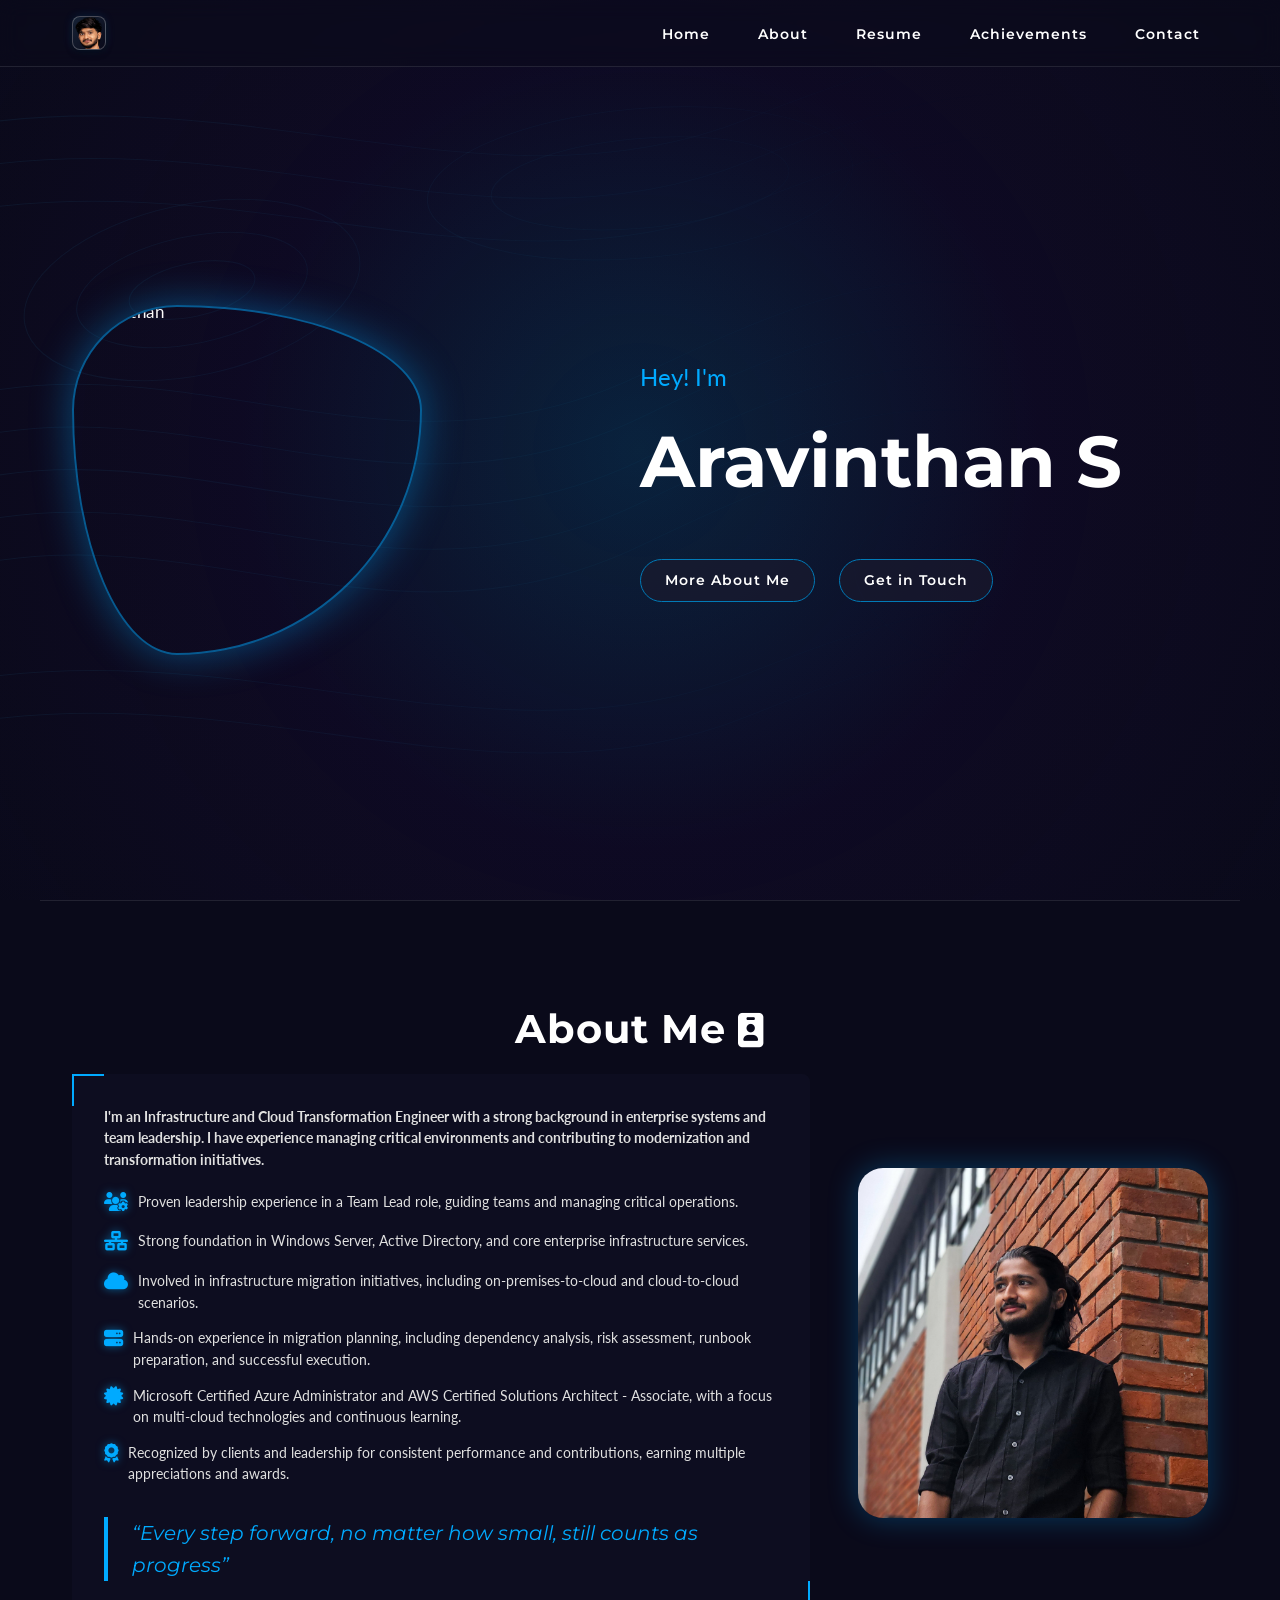
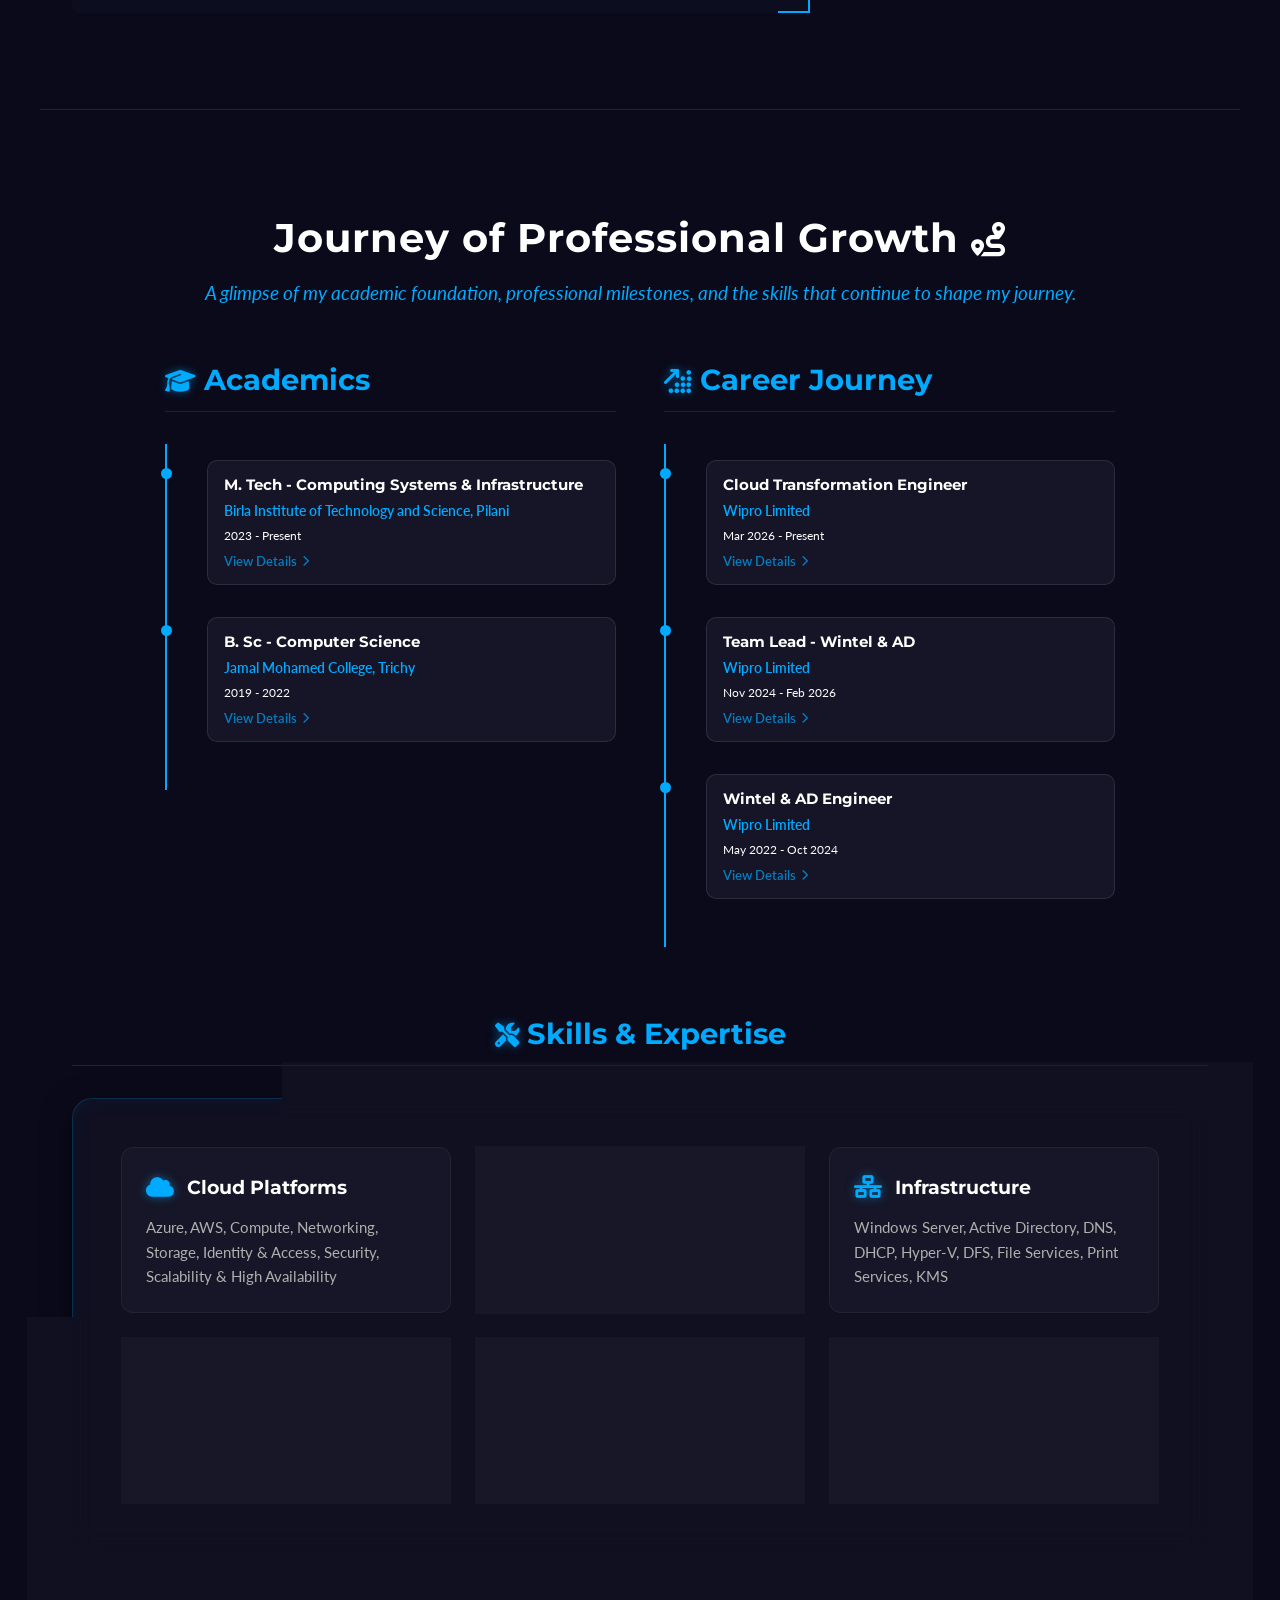
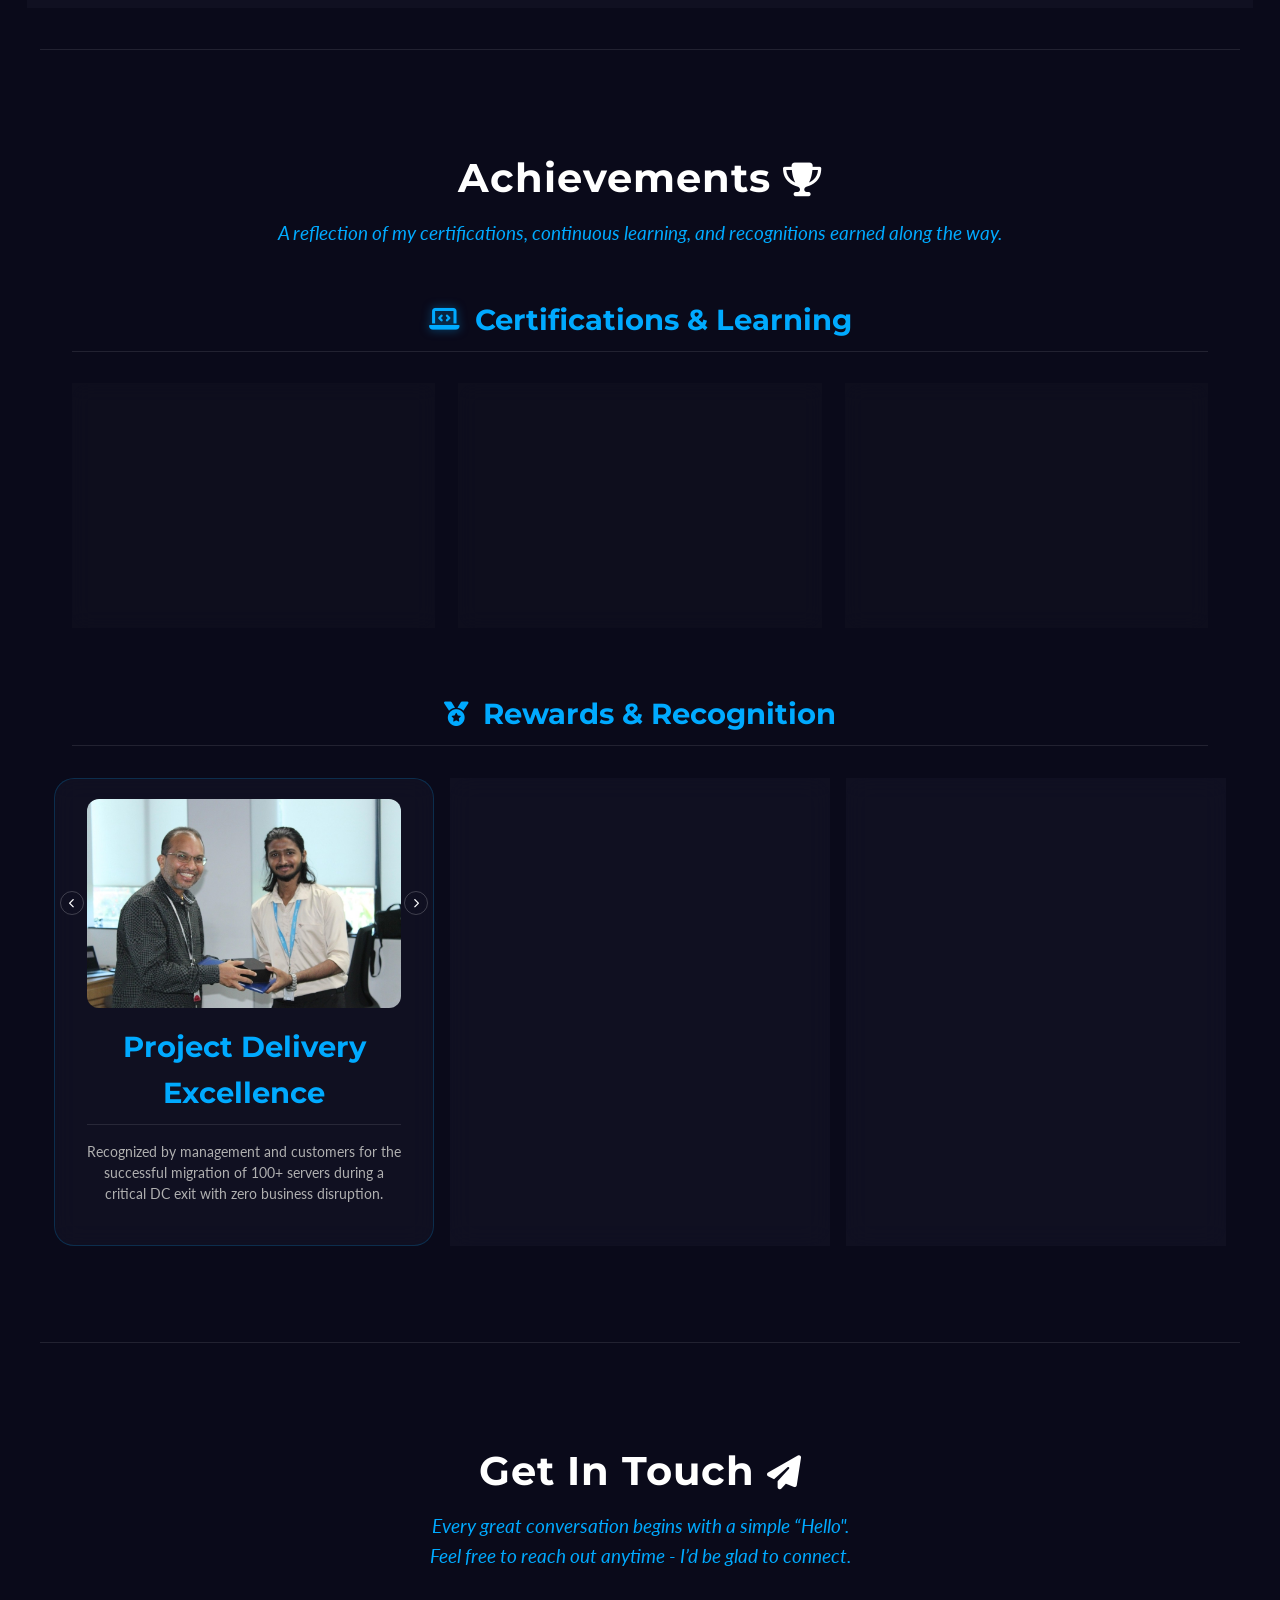
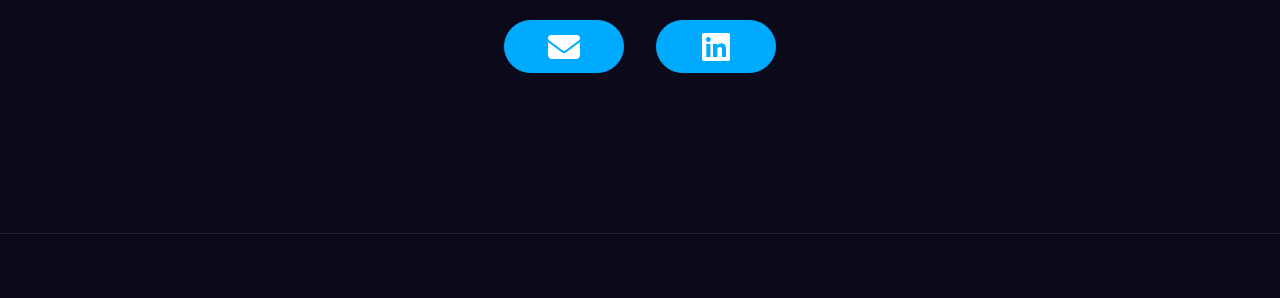
==== index.html @ 615629fc "Add files via upload" ====
<!DOCTYPE html>
<html lang="en">
<head>
    <meta charset="UTF-8">
    <meta name="viewport" content="width=device-width, initial-scale=1.0">
    <title>Aravinthan Portfolio</title>
    
    <link rel="stylesheet" href="style.css">
    
    <link rel="preconnect" href="https://fonts.googleapis.com">
    <link rel="preconnect" href="https://fonts.gstatic.com" crossorigin>
    <link href="https://fonts.googleapis.com/css2?family=Montserrat:wght@600;700&family=Lato:wght@400;700&display=swap" rel="stylesheet">
    
    <link rel="stylesheet" href="https://cdnjs.cloudflare.com/ajax/libs/font-awesome/6.5.2/css/all.min.css">

    <link href="https://unpkg.com/aos@2.3.1/dist/aos.css" rel="stylesheet">

    <link rel="icon" type="image/png" href="images/fav-icon.png?v=3">

</head>
<body>

    <div id="interactive-bg"></div>

    <header data-aos="flip-down">
        <nav>
            <div class="container">
                <a href="#home" class="nav-logo" data-aos="zoom-in" data-aos-delay="300">
                <img src="images/Home-logo.png" alt="Aravinthan logo">
                </a>
                
                <ul class="nav-links">
                    <li><a href="#home">Home</a></li>
                    <li><a href="#about">About</a></li>
                    <li><a href="#resume">Resume</a></li>
                    <li><a href="#achievements">Achievements</a></li>
                    <li><a href="#contact">Contact</a></li>
                </ul>
                
                <div id="menu-toggle" class="menu-toggle">
                    <i class="fas fa-bars"></i>
                </div>
            </div>
        </nav>
    </header>

    <main>
        
        <section id="home" class="hero" data-aos="fade-up">
            <div class="hero-content container">
                
                <div class="hero-image">
                    <img src="images/home-photo.jpg" alt="Aravinthan">
                </div>
                
                <div class="hero-text-content">
                    <p class="hero-greeting">Hey! I'm</p>
                    <h1 class="hero-title">Aravinthan S</h1>
                    
                    <p class="hero-subtitle">
                     <span class="typed" data-typed-items="I'm a Cloud Transformation Engineer.,I'm a Former Team Lead - Wintel and AD.,I'm an AI Explorer.,I'm a Windows and Infrastructure Specialist."></span></span>
                    </p>
                
                    <div class="hero-buttons">
                        <a href="#about" class="cta-button">More About Me</a>
                        <a href="#contact" class="cta-button">Get in Touch</a>
                    </div>
                </div>

            </div>
        </section>

        <hr class="section-divider">

<section id="about" class="content-section">
    <div class="container">
        <h2 data-aos="zoom-in-up">About Me <i class="fas fa-id-badge"></i></h2>
        <div class="about-content">
            <div class="about-text" data-aos="fade-left">
                <p><strong>I'm an Infrastructure and Cloud Transformation Engineer with a strong background in enterprise systems and team leadership. I have experience managing critical environments and contributing to modernization and transformation initiatives.</strong></p>
                
                <p><span class="para-icon"><i class="fas fa-users-cog"></i></span> Proven leadership experience in a Team Lead role, guiding teams and managing critical operations.</p>
                
                <p><span class="para-icon"><i class="fas fa-network-wired"></i></span> Strong foundation in Windows Server, Active Directory, and core enterprise infrastructure services.</p>
                
                <p><span class="para-icon"><i class="fas fa-cloud"></i></span> Involved in infrastructure migration initiatives, including on-premises-to-cloud and cloud-to-cloud scenarios.</p>
                
                <p><span class="para-icon"><i class="fas fa-server"></i></span> Hands-on experience in migration planning, including dependency analysis, risk assessment, runbook preparation, and successful execution.</p>
                
                <p><span class="para-icon"><i class="fas fa-certificate"></i></span> Microsoft Certified Azure Administrator and AWS Certified Solutions Architect - Associate, with a focus on multi-cloud technologies and continuous learning.</p>
                
                <p><span class="para-icon"><i class="fas fa-award"></i></span> Recognized by clients and leadership for consistent performance and contributions, earning multiple appreciations and awards.</p>
                
                <blockquote>“Every step forward, no matter how small, still counts as progress”</blockquote>
            </div>
            <div class="about-image" data-aos="fade-right">
                <div class="img-wrapper">
                    <img src="images/About-photo.jpg" alt="Aravinthan">
                </div>
            </div>
        </div>
    </div>
</section>
        
        <hr class="section-divider">

<section id="resume" class="content-section" data-aos="zoom-in-up">
    <div class="container">
        <h2 data-aos="fade-up">Journey of Professional Growth <i class="fas fa-route"></i></h2>
        <p class="section-subtitle" data-aos="fade-down" data-aos-delay="100">
            A glimpse of my academic foundation, professional milestones, and the skills that continue to shape my journey.
        </p>

<div class="timeline-container">

            <div class="timeline-column">
                <h3 data-aos="fade-right"><i class="fas fa-graduation-cap"></i> Academics</h3>

                <div class="timeline">
                    <div class="timeline-item" data-aos="fade-right" data-aos-delay="100">
                        <div class="timeline-dot"></div>
                        <div class="timeline-card">
                            <h4 class="timeline-title">M. Tech - Computing Systems & Infrastructure</h4>
                            <p>Birla Institute of Technology and Science, Pilani</p>
                            <p class="timeline-date">2023 - Present</p>

                            <span class="read-more-btn">View Details <i class="fas fa-chevron-right"></i></span>

                           <div class="timeline-summary-hidden" style="display:none;">
                                <ul>
                                    <li>Pursuing a work-integrated programme focused on computing infrastructure, cloud technologies, and distributed systems.</li>
                                    <li>Gaining exposure to areas such as data center operations, network architecture, and infrastructure management aligned with enterprise environments.</li>
                                    <li>Learning concepts around system performance, reliability, and scalability through case studies, assignments, and practical labs.</li>
                                    <li>Working on applying these concepts to real-world infrastructure scenarios as part of ongoing coursework and project work.</li>
                                </ul>
                            </div> 
                        </div>
                    </div>
                    
                    <div class="timeline-item" data-aos="fade-right" data-aos-delay="200">
                        <div class="timeline-dot"></div>
                        <div class="timeline-card">
                            <h4 class="timeline-title">B. Sc - Computer Science</h4>
                            <p>Jamal Mohamed College, Trichy</p>
                            <p class="timeline-date">2019 - 2022</p>

                            <span class="read-more-btn">View Details <i class="fas fa-chevron-right"></i></span>

                            <div class="timeline-summary-hidden" style="display:none;">
                                <ul>
                                    <li>Completed undergraduate studies covering core computer science subjects including programming, operating systems, and computer networks.</li>
                                    <li>Built a strong foundation in system-level concepts, problem solving, and basic software development practices.</li>
                                    <li>Gained understanding of database management, networking fundamentals, and application development through academic coursework.</li>
                                    <li>Developed interest in infrastructure and system administration, which led to a career in Windows Server, Active Directory, and cloud technologies.</li>
                                </ul>
                            </div>
                        </div>
                    </div>
                </div>
            </div>

            <div class="timeline-column">
                <h3 data-aos="fade-left"><i class="fas fa-arrow-up-right-dots"></i> Career Journey</h3>

                <div class="timeline">
                    <div class="timeline-item" data-aos="fade-left" data-aos-delay="100">
                        <div class="timeline-dot"></div>
                        <div class="timeline-card">
                            <h4 class="timeline-title">Cloud Transformation Engineer</h4>
                            <p>Wipro Limited</p>
                            <p class="timeline-date">Mar 2026 - Present</p>

                            <span class="read-more-btn">View Details <i class="fas fa-chevron-right"></i></span>

                            <div class="timeline-summary-hidden" style="display:none;">
                                <ul>
                                    <li>Working on cloud transformation initiatives, supporting on-premises-to-cloud and cloud-to-cloud migration scenarios across Azure and AWS environments.</li>
                                    <li>Supporting migration strategies including re-platforming, lift-and-shift, and re-architecture aligned with application and infrastructure requirements.</li>
                                    <li>Preparing high-level migration approaches, detailed runbooks, and test plans to ensure structured and reliable execution of migration activities.</li>
                                    <li>Analyzing application and server dependencies, along with risk assessments, to support migration planning and minimize risks during transition.</li>
                                    <li>Collaborating with cross-functional teams to ensure smooth transition of services with minimal or no business disruption.</li>
                                </ul>
                            </div>
                        </div>
                    </div>

                    <div class="timeline-item" data-aos="fade-left" data-aos-delay="200">
                        <div class="timeline-dot"></div>
                        <div class="timeline-card">
                            <h4 class="timeline-title">Team Lead - Wintel & AD</h4>
                            <p>Wipro Limited</p>
                            <p class="timeline-date">Nov 2024 - Feb 2026</p>

                            <span class="read-more-btn">View Details <i class="fas fa-chevron-right"></i></span>

                            <div class="timeline-summary-hidden" style="display:none;">
                                <ul>
                                    <li>Led a team of 10 members managing enterprise Active Directory, DNS, Windows Servers, DFS, DHCP, and print services.</li>
                                    <li>Oversaw BAU operations, major incidents, problem management and change management, guiding the team to ensure high availability and operational efficiency.</li>
                                    <li>Drove Continuous Service Improvement (CSI) initiatives, including automation efforts and development of Disaster Recovery (DR) procedures to improve operational resilience and efficiency.</li>
                                    <li>Collaborated with customers and cross-functional teams, proactively communicating service status, risks, and roadmap updates to leadership through regular reviews and MSR.</li>
                                    <li>Played a key role in migrating 100+ on-prem servers (data center exit) to Azure and branch office environments without business disruption.</li>
                                    <li>Contributed to Branch Office Server hardware refresh by rebuilding VMs on new infrastructure and consolidating domain controllers, DFS, and print services, improving performance and manageability.</li>
                                </ul>
                            </div>
                        </div>
                    </div>

                    <div class="timeline-item" data-aos="fade-left" data-aos-delay="300" data-aos-offset="0">
                        <div class="timeline-dot"></div>
                        <div class="timeline-card">
                            <h4 class="timeline-title">Wintel & AD Engineer</h4>
                            <p>Wipro Limited</p>
                            <p class="timeline-date">May 2022 - Oct 2024</p>

                            <span class="read-more-btn">View Details <i class="fas fa-chevron-right"></i></span>

                            <div class="timeline-summary-hidden" style="display:none;">
                                <ul>
                                    <li>Administered Windows Server infrastructure, Active Directory, DFS, and print services, ensuring stable and reliable operations across enterprise environments.</li>
                                    <li>Managed Active Directory users, privileged accounts, security groups, and access permissions, along with DFS shares and file-level permissions.</li>
                                    <li>Performed monitoring, troubleshooting, and maintenance activities to ensure system availability, performance, and security.</li>
                                    <li>Handled incidents, service requests, and change activities, documenting resolutions in ServiceNow while maintaining SLA compliance.</li>
                                    <li>Played a key role in OS upgrade projects, upgrading 30+ physical servers and 150+ virtual machines from Windows Server 2012 R2 to 2016/2019 with minimal downtime.</li>
                                </ul>
                            </div>
                        </div>
                    </div>
                </div>
            </div>
        </div>

        <div class="skills-wrapper">
            <h3 class="skills-title" data-aos="fade-up"><i class="fas fa-tools"></i> Skills & Expertise</h3>
            
            <div class="skills-container">
                <div class="skills-grid">
                    <div class="skill-card" data-aos="fade-down" data-aos-delay="100">
                        <h3><i class="fas fa-cloud"></i> Cloud Platforms</h3>
                        <p>Azure, AWS, Compute, Networking, Storage, Identity & Access, Security, Scalability & High Availability</p>
                    </div>

                    <div class="skill-card" data-aos="fade-down" data-aos-delay="150">
                        <h3><i class="fas fa-cloud-arrow-up"></i> Migration</h3>
                        <p>Azure Migrate, Server Modernization, Workload Assessment, Migration Planning, Cutover & Rollback</p>
                    </div>

                    <div class="skill-card" data-aos="fade-down" data-aos-delay="200">
                        <h3><i class="fas fa-network-wired"></i> Infrastructure</h3>
                        <p>Windows Server, Active Directory, DNS, DHCP, Hyper-V, DFS, File Services, Print Services, KMS</p>
                    </div>

                    <div class="skill-card" data-aos="fade-down" data-aos-delay="300">
                        <h3><i class="fas fa-bolt"></i> Core Strengths</h3>
                        <p>Team Leadership, Problem Solving, Rapid Learning, Stakeholder Collaboration, Ownership & Accountability</p>
                    </div>

                    <div class="skill-card" data-aos="fade-down" data-aos-delay="350">
                        <h3><i class="fas fa-shield-halved"></i> Operations</h3>
                        <p>Incident & Change Management, Monitoring & Alerting, Service Reliability, Operational Excellence</p>
                    </div>
                    <div class="skill-card" data-aos="fade-down" data-aos-delay="400">
                        <h3><i class="fas fa-rotate"></i> Disaster Recovery</h3>
                        <p>DR Strategy, AD Recovery (RMAD), Backup & Restore, Failover Planning, Business Continuity</p>
</div>
                </div>
            </div>
        </div>
</section>

        <hr class="section-divider">

            <section id="achievements" class="content-section">
                <div class="container" style="text-align: center;">
                    <h2 data-aos="fade-up"></i>Achievements <i class="fas fa-trophy"></i></h2>
                    
                    <p class="section-subtitle" data-aos="fade-down" data-aos-delay="100">
                        A reflection of my certifications, continuous learning, and recognitions earned along the way.
                    </p>
                
                <h3 data-aos="fade-down"> <i class="fas fa-laptop-code"></i> Certifications & Learning</h3>
<div class="cert-grid">

    <div class="glass-cert-card azure" data-aos="fade-up" data-aos-delay="100">
        <div class="glow-orb"></div> 
        
        <div class="card-top">
            <img src="images/azure-az-104-badge.png" alt="AZ-104" class="small-badge-icon">
            <span class="status-badge">Active</span>
        </div>
        
        <div class="card-content">
            <span class="provider">MICROSOFT CERTIFIED:</span>
            <h4 class="cert-name">Azure Administrator - Associate</h4>
        </div>
        
        <div class="card-bottom">
            <span class="exam-code">AZ-104</span>
            <a href="https://learn.microsoft.com/api/credentials/share/en-in/Aravinthan-S-11/F1B76DC4FBE21656?sharingId=3D87F4F8EAC52B1F" target="_blank" class="view-cert-btn">View Certification <i class="fas fa-arrow-right"></i></a>
        </div>
    </div>

    <div class="glass-cert-card azure" data-aos="fade-up" data-aos-delay="200">
        <div class="glow-orb"></div>
        
        <div class="card-top">
            <img src="images/azure-az-900-badge.png" alt="AZ-900" class="small-badge-icon">
            <span class="status-badge">Active</span>
        </div>
        
        <div class="card-content">
            <span class="provider">MICROSOFT CERTIFIED:</span>
            <h4 class="cert-name">Azure Fundamentals</h4>
        </div>
        
        <div class="card-bottom">
            <span class="exam-code">AZ-900</span>
            <a href="https://learn.microsoft.com/api/credentials/share/en-in/Aravinthan-S-11/DA815617DCD2B305?sharingId=3D87F4F8EAC52B1F" target="_blank" class="view-cert-btn">View Certification <i class="fas fa-arrow-right"></i></a>
        </div>
    </div>

    <div class="glass-cert-card aws" data-aos="fade-up" data-aos-delay="300">
        <div class="glow-orb"></div>
        
        <div class="card-top">
            <img src="images/AWS-SAA-C03-badge.png" alt="SAA-C03" class="small-badge-icon">
            <span class="status-badge">Active</span>
        </div>
        
        <div class="card-content">
            <span class="provider">AWS CERTIFIED:</span>
            <h4 class="cert-name">Solutions Architect - Associate</h4>
        </div>
        
        <div class="card-bottom">
            <span class="exam-code">SAA-C03</span>
            <a href="https://www.credly.com/badges/e64eed99-7119-4fdf-8256-49229f21ddcf/public_url" target="_blank" class="view-cert-btn">View Certification <i class="fas fa-arrow-right"></i></a>
        </div>
    </div>

</div>

                <h3 data-aos="fade-up" style="margin-top: 4rem;"> <i class="fas fa-medal"></i> Rewards & Recognition</h3>

<div class="reward-grid">
    <div class="reward-card" data-aos="fade-up" data-aos-delay="100">
        <div class="reward-slider" data-images="images/award1-1.jpg,images/award1-2.jpg,images/award1-3.jpg">
            <button class="slider-btn prev"><i class="fas fa-chevron-left"></i></button>
            <img src="images/award1-1.jpg" alt="Award 1" class="slider-img">
            <button class="slider-btn next"><i class="fas fa-chevron-right"></i></button>
        </div>
        <div class="reward-info">
            <h3>Project Delivery Excellence</h3>
            <p>Recognized by management and customers for the successful migration of 100+ servers during a critical DC exit with zero business disruption.</p>
        </div>
    </div>

    <div class="reward-card" data-aos="fade-up" data-aos-delay="200">
        <div class="reward-slider" data-images="images/award2-1.jpg,images/award2-2.jpg">
            <button class="slider-btn prev"><i class="fas fa-chevron-left"></i></button>
            <img src="images/award2-1.jpg" alt="Award 2" class="slider-img">
            <button class="slider-btn next"><i class="fas fa-chevron-right"></i></button>
        </div>
        <div class="reward-info">
            <h3>Team Leadership & Mentorship</h3>
            <p>Appreciated for guiding a 10-member team to achieve 100% SLA compliance and driving automation initiatives for Active Directory health checks.</p>
        </div>
    </div>

        <div class="reward-card" data-aos="fade-up" data-aos-delay="300">
    <div class="reward-slider" data-images="images/award3-1.jpg,images/award3-2.jpg">
        <button class="slider-btn prev"><i class="fas fa-chevron-left"></i></button>
        <img src="images/award3-1.jpg" alt="Award 3" class="slider-img">
        <button class="slider-btn next"><i class="fas fa-chevron-right"></i></button>
    </div>
    <div class="reward-info">
        <h3>Continuous Learning Award</h3>
        <p>Recognized for proactive skill development in Cloud and AI technologies. Successfully completed advanced training modules while maintaining core project deliverables.</p>
    </div>
</div>

</div>
        </section>

        <hr class="section-divider">

        <section id="contact" class="content-section" data-aos="zoom-in-up">
            <div class="container">
                <h2 data-aos="fade-up">Get In Touch <i class="fas fa-paper-plane"></i></h2>
                <p class="section-subtitle" data-aos="fade-down" data-aos-delay="100">
                    Every great conversation begins with a simple “Hello".<br>
                    Feel free to reach out anytime - I’d be glad to connect.
                </p>
                
                
                <div class="contact-buttons">
                    <a href="mailto:aravinthan.s011@gmail.com" class="cta-button" title="Email"><i class="fas fa-envelope"></i></a>
                    <a href="https://www.linkedin.com/in/aravinthan-s-/" target="_blank" class="cta-button" title="LinkedIn"><i class="fab fa-linkedin"></i></a> 
                </div>
            </div>
        </section>
    </main>

<div id="timeline-modal" class="modal-overlay">
        <div class="modal-content">
            <span class="modal-close">&times;</span>
            <h3 id="modal-title">Modal Title</h3>
            
            <p id="modal-subtitle">Modal Subtitle</p> 
            
            <p id="modal-date" class="timeline-date">Modal Date</p>
            <div id="modal-summary">
            </div>
        </div>
    </div>

    <footer>
        <div class="container">

        </div>
    </footer>
    
    <script src="https://unpkg.com/typed.js@2.1.0/dist/typed.umd.js"></script>
    
    <script src="script.js"></script>

    <script src="https://unpkg.com/aos@2.3.1/dist/aos.js"></script>

    <script>
      AOS.init({
        duration: 800,
        easing: 'ease-in-out',
        once: true,  /* You mentioned adding the repetitive effect later, so keeping this as true for now */
      });
    </script>


</body>
</html>
---- style.css ----
/* --- 1. GLOBAL RESET & VARIABLES --- */
:root {
    --color-primary-dark: #0a0a1a; /* Very dark space blue */
    --color-secondary-dark: #1a1a2e; /* Slightly lighter blue */
    --color-light-text: #e0e0e0;
    --color-white: #ffffff;
    --color-accent: #00aaff; /* A professional tech blue */
    --color-glow-blue: rgba(0, 170, 255, 0.7); /* A softer, more translucent glow blue */
    --color-glow-blue-strong: rgba(0, 170, 255, 1); /* Opaque glow for inner shadow */
    
    --font-heading: 'Montserrat', sans-serif;
    --font-body: 'Lato', sans-serif;

    /* --- NEW: Default mouse positions --- */
    --mouse-x: 50vw;
    --mouse-y: 50vh;
}

* {
    margin: 0;
    padding: 0;
    box-sizing: border-box;
}

html {
    /* scroll-behavior: smooth; */
    font-size: 16px;
    /* scroll-padding-top: 70px; /* Adjust this value based on your header height */
}

body {
    background-color: var(--color-primary-dark);
    color: var(--color-light-text);
    font-family: var(--font-body);
    line-height: 1.6;
    min-height: 100vh;
    overflow-x: hidden; 
}

h1, h2, h3, h4, h5, h6 {
    font-family: var(--font-heading);
    color: var(--color-white);
    font-weight: 700;
    margin-bottom: 1rem;
}

h2 {
    font-size: 2.5rem;
    text-align: center;
    margin-bottom: 3rem;
    letter-spacing: 1px;
}

/* --- NEW: Add transition for ALL Section Title glows --- */
.content-section h2 {
    transition: text-shadow 0.3s ease-in-out; 
}

/* --- NEW: Static Glow on Hover for ALL Section Titles --- */
.content-section h2:hover {
    /* Apply a constant, steady glow - Adjust 15px for size */
    text-shadow: 0 0 15px var(--color-accent); 
}

p {
    margin-bottom: 1.5rem;
    font-size: 1.1rem;
}

a {
    color: var(--color-accent);
    text-decoration: none;
    transition: color 0.3s ease;
}

a:hover {
    color: var(--color-white);
}

img {
    max-width: 100%;
    height: auto;
    border-radius: 8px;
}

.container {
    max-width: 1200px;
    margin: 0 auto;
    padding: 0 2rem;
}

.content-section {
    padding: 6rem 0;
    opacity: 0;
    transform: translateY(30px);
    transition: opacity 0.8s ease-out, transform 0.8s ease-out;
    position: relative;
    z-index: 2;
}

.content-section.is-visible {
    opacity: 1;
    transform: translateY(0);
}

/* --- GLOW SNIPPET INTEGRATION --- */
/* Base button style, modified for glow */
.cta-button {
    display: inline-block;
    background: var(--color-accent);
    color: var(--color-white);
    font-family: var(--font-heading);
    font-weight: 600;
    padding: 0.8rem 2rem;
    border-radius: 30px;
    letter-spacing: 1px;
    transition: all 0.3s ease-in-out; /* Smoother transition for glow */
    position: relative;
    overflow: hidden; /* Important for inner glow effect */
    border: 1px solid var(--color-accent); /* Soft border for definition */
}

.cta-button:hover {
    background: var(--color-white); /* White background on hover */
    color: var(--color-primary-dark); /* Dark text on white background */
    transform: translateY(-3px) scale(1.02); /* Slightly more pronounced lift and scale */
    box-shadow: 
        0 0 10px var(--color-glow-blue), /* Soft outer glow */
        0 0 20px var(--color-glow-blue),
        0 0 30px var(--color-glow-blue);
    border-color: var(--color-white); /* White border on hover */
}

/* Optional: Add a subtle inner glow effect similar to Disney+/Hotstar's active states */
/* This creates a light source effect from within the button */
.cta-button::before {
    content: '';
    position: absolute;
    top: 50%;
    left: 50%;
    width: 0;
    height: 0;
    background: var(--color-glow-blue-strong);
    border-radius: 50%;
    opacity: 0;
    transform: translate(-50%, -50%);
    transition: all 0.4s ease-out;
    filter: blur(15px); /* Soften the inner glow */
    z-index: 0; /* Ensure it stays behind text */
}

.cta-button:hover::before {
    width: 120%; /* Expand to cover the button */
    height: 120%;
    opacity: 0.3; /* Subtle opacity */
}


/* --- NEW: Hero Section Buttons --- */

/* This makes the buttons smaller and sets the NEW DARKER blue as the default */
.hero-buttons .cta-button {
    padding: 0.6rem 1.5rem; 
    font-size: 0.85rem; 
    
    background: #1a1a2eb3; /* Your new darker blue */
    border-color: #017ab7; /* Makes the border match */

    animation: random-wiggle-animation 10s ease-in-out infinite;
}

/* This NEW rule fixes the hover, bringing back the original white style */
.hero-buttons .cta-button:hover {
    background: var(--color-white); /* Original white background */
    color: var(--color-primary-dark); /* Original dark text */
    border-color: var(--color-white); /* Original white border */

    /* This brings back the original glow from the .cta-button:hover rule */
    box-shadow: 
        0 0 10px var(--color-glow-blue), 
        0 0 20px var(--color-glow-blue),
        0 0 30px var(--color-glow-blue);
}

.hero-buttons {
    display: flex; /* Make buttons sit side-by-side */
    gap: 1.5rem; /* Space between the buttons */
    margin-top: 2.5rem; /* Add some space above the buttons */
    flex-wrap: wrap; /* Allow buttons to wrap on smaller screens */
}

/* --- NEW: Typography Styles (FIXED) --- */
blockquote {
    font-family: var(--font-heading);
    font-size: 1.25rem;
    font-style: italic;
    color: var(--color-accent);
    border-left: 4px solid var(--color-accent);
    padding-left: 1.5rem;
    margin: 2rem 0 0 0;
}

/* --- NEW: Section Subtitle --- */
.section-subtitle {
    text-align: center;
    color: var(--color-accent); /* Same blue as the quote */
    font-size: 1.2rem;
    font-style: italic;
    font-family: var(--font-body);
    margin-top: -2.5rem; /* Pull it closer to the title */
    margin-bottom: 3rem; /* Add space below it */
}

/* --- NEW: Style for Icons in About Section Paragraphs --- */
.about-text p {
    display: flex; /* Aligns icon and text horizontally */
    align-items: flex-start; /* Aligns content to the top (best for long text) */
    gap: 10px; /* Space between the icon and the text */
}

/* Target the paragraphs inside the About section */
.about-text p {
    margin-bottom: 14px; /* Reduce this number to bring points closer together */
    line-height: 1.5;    /* Ensures the text itself isn't too cramped */
}

/* Optional: Keep the very first (bolder) paragraph with its original spacing */
.about-text p:first-child {
    margin-bottom: 20px; 
}


.para-icon {
    flex-shrink: 0; /* Prevents the icon from shrinking */
    color: var(--color-accent); /* Blue accent color */
    font-size: 1.2rem;
    margin-top: -3px; /* Small adjustment for vertical alignment */
}

/* --- NEW: Static Glow for About Section Icons --- */
.para-icon i {
    /* Adjust blur (8px) and opacity (0.5) for desired minimalism */
    text-shadow: 0 0 8px rgba(0, 170, 255, 0.5); 
}


/* This rule now ONLY applies to lists inside .content-section */
.content-section ul {
    list-style-type: none;
    margin-bottom: 1.5rem;
    padding-left: 0.5rem;
}

/* This rule now ONLY applies to list items inside .content-section */
.content-section ul li {
    position: relative;
    padding-left: 1.5rem; /* Space for the icon */
    margin-bottom: 0.75rem; /* More spacing for list items */
    font-size: 1.1rem;
}

/* This rule now ONLY applies to the icon before list items inside .content-section */
.content-section ul li::before {
    content: '\f105'; /* Font Awesome angle-right icon */
    font-family: 'Font Awesome 6 Free';
    font-weight: 900;
    color: var(--color-accent);
    position: absolute;
    left: 0;
    top: 2px;
}


/* --- NEW: Section Divider Line --- */
.section-divider {
  border: none; /* Remove default 3D border */
  height: 1px; /* Set line thickness */
  background-color: rgba(255, 255, 255, 0.1); /* Match heading underline color */

  /* Match container width and centering */
  max-width: 1200px; 
  margin-left: auto;
  margin-right: auto;

  /* Adjust vertical spacing if needed (optional) */
  margin-top: 0; 
  margin-bottom: 0;

  /* Ensure it respects container padding on smaller screens */
  width: calc(100% - 4rem); /* 100% minus left/right padding of container */
}

/* --- 2. INTERACTIVE BACKGROUND (CURSOR EFFECT) --- */

/* --- UPDATED: Smoother Interactive Background --- */
#interactive-bg {
    position: fixed;
    top: 0;
    left: 0;
    width: 100%;
    height: 100%;
    z-index: -1; 

    /* Smoothed Gradient Layers */
    background: 
        /* Layer 1: Much larger, very soft main accent glow */
        radial-gradient(
            1000px circle at var(--mouse-x) var(--mouse-y), /* Increased size significantly */
            rgba(0, 170, 255, 0.15), /* Kept opacity moderate */
            rgba(80, 0, 180, 0.05),  /* Reduced purple opacity */
            transparent 80%          /* Softer fade-out (was 70%) */
        ),
        /* Layer 2: Even larger, extremely subtle secondary dark glow */
        radial-gradient(
            1200px circle at var(--mouse-x) var(--mouse-y), /* Increased size significantly */
            rgba(26, 26, 46, 0.1),  /* Reduced secondary dark opacity */
            transparent 85%         /* Much softer fade-out (was 80%) */
        );

    transition: background 0.1s linear; 
}


/* --- 3. HEADER & NAVIGATION --- */
header {
    position: fixed;
    top: 0;
    left: 0;
    width: 100%;
    z-index: 1000;
    padding: 1.0rem 0;
    transition: all 0.3s ease;
    background: rgba(10, 10, 26, 0.5);
    backdrop-filter: blur(10px);
    border-bottom: 1px solid rgba(255, 255, 255, 0.1);
}

nav .container {
    display: flex;
    justify-content: space-between;
    align-items: center;
}


/* --- UPDATED: Transparent Logo with Custom CSS Background --- */
.nav-logo img {
    height: 34px; 
    width: 34px;   
    object-fit: cover; 
    border-radius: 8px; /* The rounded square shape */

    /* NEW: Creates a premium dark gradient directly behind your transparent photo */
    background: linear-gradient(135deg, #162235 0%, #0a0a1a 100%);

    /* The Glossy Frame */
    border: 1.5px solid rgba(255, 255, 255, 0.25); 
    box-shadow: 
        0 4px 6px rgba(0, 0, 0, 0.3), 
        0 0 10px rgba(0, 170, 255, 0.15); 

    transition: all 0.3s ease-in-out;
}

/* --- Minimalist Border-Only Hover Effect --- */
.nav-logo:hover img {
    /* 1. Only the border lights up blue */
    border-color: rgba(0, 170, 255, 0.9); 
    
    /* 2. Forces the logo to stay perfectly flat (no pop up) */
    transform: none; 
    
    /* 3. Overrides the glow, leaving only a basic, dark drop shadow */
    box-shadow: 0 4px 6px rgba(0, 0, 0, 0.3); 
}

.nav-logo {
    display: flex;
    align-items: center;
}

.nav-links {
    display: flex;
    list-style: none; /* This is the default, which is fine */
}

.nav-links li {
    margin-left: 2rem;
    /* The specific list-item styles from above will NOT apply here */
}

.nav-links a {
    color: var(--color-white);
    font-family: var(--font-heading);
    font-weight: 600;
    font-size: 0.9rem;
    letter-spacing: 1px;
    padding: 0.5rem;
    transition: color 0.3s ease;
}

.nav-links a:hover,
.nav-links a.active {
    color: var(--color-accent); /* Keep the blue text color */
    /* Add a subtle glow using your existing glow variable */
    text-shadow: 0 0 8px var(--color-glow-blue); 
}

.menu-toggle {
    display: none; /* Hidden on desktop */
    font-size: 1.5rem;
    color: var(--color-white);
    cursor: pointer;
}

/* --- 4. HERO (HOME) SECTION --- */
/* --- HERO (HOME) SECTION: Minimalistic Topographic Contour Pattern --- */
#home.hero {
  min-height: 100vh;
  height: auto;
  display: flex;
  align-items: center;
  padding-top: 60px;
  opacity: 1;
  transform: none;
  position: relative;
  z-index: 2;
  overflow: hidden;
}

#home.hero::before {
  content: '';
  position: absolute;
  inset: 0;
  z-index: -1;
  background-image: url("data:image/svg+xml,%3Csvg xmlns='http://www.w3.org/2000/svg' viewBox='0 0 1200 900'%3E%3Cg fill='none' stroke='%2340c8ff' stroke-width='1' stroke-opacity='0.07'%3E%3C!-- Wide sweeping open contours --%3E%3Cpath d='M-100,420 C150,320 350,500 600,380 S900,260 1300,400'/%3E%3Cpath d='M-100,460 C150,360 350,540 600,420 S900,300 1300,440'/%3E%3Cpath d='M-100,500 C150,400 350,580 600,460 S900,340 1300,480'/%3E%3Cpath d='M-100,540 C150,440 350,620 600,500 S900,380 1300,520'/%3E%3Cpath d='M-100,580 C150,480 350,660 600,540 S900,420 1300,560'/%3E%3C!-- Upper band --%3E%3Cpath d='M-100,160 C200,80 450,240 700,140 S1000,60 1300,180'/%3E%3Cpath d='M-100,200 C200,120 450,280 700,180 S1000,100 1300,220'/%3E%3Cpath d='M-100,240 C200,160 450,320 700,220 S1000,140 1300,260'/%3E%3C!-- Lower band --%3E%3Cpath d='M-100,680 C200,600 450,760 700,660 S1000,580 1300,700'/%3E%3Cpath d='M-100,720 C200,640 450,800 700,700 S1000,620 1300,740'/%3E%3C!-- Closed oval contours (left cluster) --%3E%3Cellipse cx='180' cy='300' rx='160' ry='80' transform='rotate(-12 180 300)'/%3E%3Cellipse cx='180' cy='300' rx='110' ry='50' transform='rotate(-12 180 300)'/%3E%3Cellipse cx='180' cy='300' rx='60' ry='25' transform='rotate(-12 180 300)'/%3E%3C!-- Closed oval contours (right cluster) --%3E%3Cellipse cx='980' cy='580' rx='180' ry='90' transform='rotate(8 980 580)'/%3E%3Cellipse cx='980' cy='580' rx='120' ry='55' transform='rotate(8 980 580)'/%3E%3Cellipse cx='980' cy='580' rx='65' ry='28' transform='rotate(8 980 580)'/%3E%3C!-- Subtle mid closed shape --%3E%3Cellipse cx='600' cy='200' rx='200' ry='70' transform='rotate(-5 600 200)'/%3E%3Cellipse cx='600' cy='200' rx='140' ry='42' transform='rotate(-5 600 200)'/%3E%3C/g%3E%3C/svg%3E");
  background-size: cover;
  background-position: center;
  /* Soft fade toward content side */
  mask-image: linear-gradient(to right, rgba(0,0,0,0.9) 0%, rgba(0,0,0,0.4) 50%, transparent 80%);
  -webkit-mask-image: linear-gradient(to right, rgba(0,0,0,0.9) 0%, rgba(0,0,0,0.4) 50%, transparent 80%);
  /* Very slow, barely perceptible drift */
  animation: topoShift 60s ease-in-out infinite alternate;
}

@keyframes topoShift {
  0%   { transform: translateY(0px) scale(1); }
  100% { transform: translateY(-18px) scale(1.02); }
}

.hero-content {
    display: flex;
    align-items: center;
    justify-content: space-between; 
    gap: 3rem;
    width: 100%;
}

/* --- Hero Image - Liquid Morph (Clean Theme Border) --- */
.hero-image {
    flex-basis: 350px; 
    width: 350px; 
    height: 350px;
    position: relative; 
    
    /* The organic "blob" shape is the resting state */
    border-radius: 30% 70% 70% 30% / 30% 30% 70% 70%;
    
    /* Thinner 2px line, dimmed to 40% opacity */
    border: 2px solid rgba(0, 170, 255, 0.5); 
    
    /* UPDATED: A mild, noticeable glow for the resting state */
    box-shadow: 0 0 40px rgba(0, 170, 255, 0.4); 
        
    animation: fadeInHero 1.5s ease-out;
    transition: all 0.5s ease-in-out;
    overflow: hidden;
}

.hero-image img {
    position: absolute;
    top: 0;
    left: 0;
    width: 100%; 
    height: 100%; 
    object-fit: cover;
    
    /* FIX 1: Centers the image to pull that bottom edge down */
    object-position: center; 
    
    transition: transform 0.5s ease;
    filter: brightness(1.1) contrast(1.05);
    
    /* FIX 2: Slightly zooms the image so all straight edges bleed entirely outside the frame */
    transform: scale(1.05); 
}

/* --- THE HOVER ACTIONS --- */
.hero-image:hover {
    border-color: rgba(0, 170, 255, 1);
    box-shadow: 0 0 60px rgba(0, 170, 255, 0.65);
    border-radius: 50%;
}

.hero-image:hover img {
    /* FIX 3: Increased from 1.1 to 1.15 so you still get a nice zoom effect on hover! */
    transform: scale(1.15); 
}


/* **** NEW: Hero Text styles **** */
.hero-text-content {
    flex-basis: 50%; /* Text container takes up more space */
    animation: fadeInHero 1.5s ease-out; /* Re-using old animation */
}

/* --- UPDATED: Hero Text Base Styles (No Animation) --- */
.hero-greeting {
    font-size: 1.5rem;
    font-family: var(--font-body);
    margin-bottom: 0.5rem;
    
    /* Base color is ACCENT BLUE */
    color: var(--color-accent);
    transition: text-shadow 0.3s ease-in-out; /* Add transition */
    
    /* Remove any transition if present */
}

.hero-title {
    font-size: 4.5rem;
    font-weight: 700;
    margin-bottom: 0.5rem;

    /* Base color is WHITE */
    color: var(--color-white);
    transition: text-shadow 0.3s ease-in-out; /* Add transition */
}

/* --- UPDATED: Apply Static Glow on Direct Text Hover --- */
.hero-greeting:hover,
.hero-title:hover {
    /* Apply a constant, steady glow */
    text-shadow: 0 0 15px var(--color-accent); /* Adjust 15px for glow size */
    /* Add transition for smooth appearance (optional but recommended) */
    transition: text-shadow 0.3s ease-in-out;
}


.hero-subtitle {
    font-size: 1.5rem;
    color: var(--color-light-text);
    margin-bottom: 2rem;
}

/* --- NEW: Underline for Typed Subtitle --- */
.hero-subtitle .typed {
    border-bottom: 2px solid var(--color-accent); /* Blue underline */
    padding-bottom: 2px; /* Small space below text */
}

@keyframes fadeInHero {
    from { opacity: 0; transform: translateY(20px); }
    to { opacity: 1; transform: translateY(0); }
}

/* --- 5. ABOUT SECTION --- */
.about-content {
    display: flex;
    align-items: center;
    gap: 3rem;
}

/* Pulls the About Me content closer to the title */
#about h2 {
    margin-bottom: 0.8rem; /* You can change this to 1.5rem or 0.5rem to get the exact look you want */
}

.about-text {
    flex: 2;
    position: relative; /* Needed for positioning pseudo-elements */
    padding: 2rem; /* Add padding to make space for the border */
    /* Optional: Add a subtle background if needed */
    background-color: rgba(26, 26, 46, 0.3);
    border-radius: 8px;
}

/* --- Adjust Font Size for About Section Paragraphs --- */
#about .about-text p {
    font-size: 0.90rem; /* Adjust this value */
}

/* --- NEW: Decorative Border for About Text --- */
.about-text::before,
.about-text::after {
    content: '';
    position: absolute;
    width: 30px; /* Length of the border lines */
    height: 30px; /* Length of the border lines */
    border-color: var(--color-accent); /* Blue accent color */
    border-style: solid;
}

/* Top-left corner bracket */
.about-text::before {
    top: 0;
    left: 0;
    border-width: 2px 0 0 2px; /* Top and Left borders */
}

/* Bottom-right corner bracket */
.about-text::after {
    bottom: 0;
    right: 0;
    border-width: 0 2px 2px 0; /* Bottom and Right borders */
}

/* --- UPDATED: About Image Container --- */
.about-image {
    flex: 1;
    text-align: center;
}

/* --- UPDATED: Image Wrapper for Border Wipe --- */
.about-image .img-wrapper {
    width: 350px;
    height: 350px;
    margin: 0 auto;
    overflow: hidden; /* Keep */
    position: relative; /* Keep */
    transition: box-shadow 0.5s ease-in-out; /* Transition glow */
    border-radius: 25px; /* Keep rounded corners */
    box-shadow: 0 0 30px rgba(0, 170, 255, 0.3); /* Keep default glow */
    /* REMOVED border: ... */
    /* REMOVED transform: ... */
    /* REMOVED clip-path: ... */
}

/* --- Inner Image Style (Fill Clipped Area) --- */
.about-image .img-wrapper img {
    width: 100%; 
    height: 100%;
    object-fit: cover;
    transition: all 0.5s ease-in-out;
}

/* --- NEW: Border Wipe Pseudo-Elements --- */
.about-image .img-wrapper::before,
.about-image .img-wrapper::after {
    content: '';
    position: absolute;
    background-color: var(--color-accent); /* Blue wipe color */
    transition: all 0.4s ease-in-out; /* Animation speed */
}

/* ::before - Top & Bottom borders */
.about-image .img-wrapper::before {
    left: 0;
    top: 0;
    width: 0; /* Starts hidden */
    height: 3px; /* Border thickness */
    box-shadow: 0 calc(350px - 3px) 0 0 var(--color-accent); /* Creates bottom border via shadow */
}

/* ::after - Left & Right borders */
.about-image .img-wrapper::after {
    left: 0;
    top: 0;
    width: 3px; /* Border thickness */
    height: 0; /* Starts hidden */
    box-shadow: calc(350px - 3px) 0 0 0 var(--color-accent); /* Creates right border via shadow */
}

/* --- NEW: Animate Border Wipe on Hover --- */
.about-image .img-wrapper:hover::before {
    width: 100%; /* Wipe horizontally */
}

.about-image .img-wrapper:hover::after {
    height: 100%; /* Wipe vertically */
}

/* Optional: Add back subtle scale/glow on hover */
.about-image .img-wrapper:hover {
     box-shadow: 0 0 40px rgba(0, 170, 255, 0.45); 
     /* transform: scale(1.03); /* Optional scale */
}

/* --- NEW: Resume Timeline Section --- */
.timeline-container {
    display: grid;
    grid-template-columns: 1fr; /* Single column on mobile */
    gap: 3rem;
    margin-top: 2rem;

    max-width: 950px; /* Make timeline narrower (adjust 900px as needed) */
    margin-left: auto; /* Center the container */
    margin-right: auto; /* Center the container */
}

/* On desktop, create two columns */
@media (min-width: 768px) {
    .timeline-container {
        grid-template-columns: 1fr 1fr; /* Two equal columns */
    }
}

.timeline-column h3 {
    font-size: 1.8rem;
    color: var(--color-accent);
    margin-bottom: 2rem;
    padding-bottom: 0.5rem;
    border-bottom: 1px solid rgba(255, 255, 255, 0.1);
}

.timeline-column h3 i {
    text-shadow: 0 0 8px rgba(0, 170, 255, 0.5); /* This adds the exact same glow as the About section */
}

.timeline {
    position: relative;
    /* Create the vertical line */
    border-left: 2px solid var(--color-accent); 
    padding-left: 2.5rem; /* Space for cards to branch off */
    padding-top: 1rem;
    padding-bottom: 1rem;
}

.timeline-item {
    position: relative;
    margin-bottom: 2rem; /* Space between cards */
}

/* The glowing dot on the timeline */
.timeline-dot {
    position: absolute;
    left: -2.87rem; /* Your custom value */
    top: 0.5rem; /* Align with card title */
    width: 11px;  /* Your custom value */
    height: 11px; /* Your custom value */
    background: var(--color-accent);
    border-radius: 50%;

    /* REMOVED static box-shadow */
    /* ADDED breathing glow animation */
    animation: dot-breath-glow 1.5s ease-in-out infinite alternate;
}

/* --- NEW: Apply unique delays to each timeline dot --- */
.timeline-item[data-aos="fade-right"][data-aos-delay="100"] .timeline-dot {
    animation-delay: 0s; /* First Education item */
}
.timeline-item[data-aos="fade-right"][data-aos-delay="200"] .timeline-dot {
    animation-delay: -1.2s; /* Second Education item */
}
.timeline-item[data-aos="fade-left"][data-aos-delay="100"] .timeline-dot {
    animation-delay: -0.6s; /* First Experience item */
}
.timeline-item[data-aos="fade-left"][data-aos-delay="200"] .timeline-dot {
    animation-delay: -1.8s; /* Second Experience item */
}

/* --- UPDATED TIMELINE CARDS (More Compact) --- */
.timeline-card {
    background: rgba(26, 26, 46, 0.7); 
    padding: 1rem 1rem; /* Reduced padding further */
    border-radius: 10px;
    border: 1.5px solid rgba(255, 255, 255, 0.1);
    transition: all 0.3s ease;
    
    /* Reduced height to shrink the box */
    height: 125px; 
    display: flex;
    flex-direction: column;
    justify-content: center; 
}

.timeline-card:hover {
    transform: translateY(-5px); 
    box-shadow: 0 10px 45px rgba(0, 170, 255, 0.275);
    border-color: var(--color-accent);
}

.timeline-card h4 {
    font-size: 0.96rem; /* Smaller title */
    color: var(--color-white);
    margin-bottom: 0.2rem; /* Tighter spacing */
}

/* Target the standard paragraph (company/college name) */
.timeline-card p:not(.timeline-date) {
    font-size: 0.85rem; 
    margin-bottom: 0.2rem; 
    color: var(--color-accent); /* MOVED HERE: Makes the college/company blue */
    font-weight: 600; /* Added bold to make the institution name pop */
}

.timeline-card .timeline-date {
    font-size: 0.75rem; 
    color: #ffffff; /* CHANGED: Makes the date a clean, soft grey */
    font-weight: normal; /* Removed bold so it doesn't compete with the name */
    margin-bottom: 0; 
}

/* --- NEW: 'View Details' Button inside Cards --- */
.read-more-btn {
    margin-top: 0.4rem;
    font-size: 0.8rem;
    color: var(--color-accent); /* Signature blue */
    font-weight: 600;
    display: flex;
    align-items: center;
    gap: 5px;
    opacity: 0.7; /* Slightly dimmed by default */
    transition: all 0.3s ease;
    width: fit-content;
}

/* Make it light up when the user hovers over the card */
.timeline-card:hover .read-more-btn {
    opacity: 1;
    text-shadow: 0 0 8px rgba(0, 170, 255, 0.4); /* Subtle glow */
}

/* Nudge the arrow to the right on hover to suggest opening something */
.read-more-btn i {
    transition: transform 0.3s ease;
    font-size: 0.7rem;
}

.timeline-card:hover .read-more-btn i {
    transform: translateX(4px); 
}

/* Styling for lists inside timeline cards */
.timeline-card ul {
    list-style-type: none;
    padding-left: 0.5rem;
    margin-bottom: 0;
}
.timeline-card ul li {
    position: relative;
    font-size: 0.95rem;
    padding-left: 1.2rem;
    margin-bottom: 0.5rem;
}
.timeline-card ul li::before {
    content: '\f105'; /* Font Awesome angle-right */
    font-family: 'Font Awesome 6 Free';
    font-weight: 900;
    color: var(--color-accent);
    position: absolute;
    left: 0;
    top: 2px;
    font-size: 0.9rem;
}

/* Fix for Achievements section heading */
#achievements h3 {
    font-size: 1.8rem;
    color: var(--color-accent);
    margin-top: 2.5rem;
    margin-bottom: 1rem;
    border-bottom: 1px solid rgba(255, 255, 255, 0.1);
    padding-bottom: 0.5rem;
}
#achievements h3:first-of-type {
    margin-top: 0;
}

/* =========================================
   ACHIEVEMENTS & CERTIFICATIONS
   ========================================= */

#achievements h3 {
    font-size: 1.8rem;
    color: var(--color-accent);
    margin-top: 2.5rem;
    margin-bottom: 1rem;
    border-bottom: 1px solid rgba(255, 255, 255, 0.1);
    padding-bottom: 0.5rem;
    
    /* CENTERING: This keeps the icon and text locked in the middle */
    display: flex;
    justify-content: center; 
    align-items: center;
    gap: 15px;
    text-align: center;
}

#achievements h3 i.fa-laptop-code {
    color: var(--color-accent);
    /* Standard subtle glow to match your theme, stays constant */
    text-shadow: 0 0 10px rgba(0, 170, 255, 0.5); 
    display: inline-block;
    transition: all 0.4s ease;
    perspective: 1000px;
}

/* ANIMATION: Only motion, no extra glow or color changes */
#achievements h3:hover i.fa-laptop-code {
    animation: laptopTilt 1.5s ease-in-out infinite;
}

@keyframes laptopTilt {
    0%, 100% { 
        transform: rotateX(0deg) translateY(0); 
    }
    50% { 
        /* The laptop "tilts" back 20 degrees and lifts slightly */
        transform: rotateX(20deg) translateY(-5px); 
    }
}

/* =========================================
   OPTION 7 - GLASS GLOW CARDS (Interactive)
   ========================================= */

.cert-grid {
    display: grid;
    grid-template-columns: repeat(auto-fit, minmax(280px, 1fr));
    gap: 1.5rem;
    margin-top: 2rem;
}

/* Base Card Styling - ORIGINAL BACKGROUND + GLOSSY BORDER ONLY */
.glass-cert-card {
    background: rgba(20, 20, 35, 0.4); /* Restored original background */
    backdrop-filter: blur(10px);
    border: 1px solid rgba(0, 170, 255, 0.2); /* The new subtle blue border */
    border-radius: 16px;
    padding: 1.2rem;
    position: relative;
    overflow: hidden; 
    display: flex;
    flex-direction: column;
    min-height: 180px; 
    transition: all 0.4s ease;
    z-index: 1;
    text-decoration: none;
}


/* --- THE AMBIENT GLOW ORB --- */
.glow-orb {
    position: absolute;
    bottom: -40px;
    right: -40px;
    width: 130px;
    height: 130px;
    border-radius: 50%;
    filter: blur(40px); 
    opacity: 0.15;
    z-index: -1; 
    transition: all 0.4s ease;
}

/* --- FIXED SMALL BADGE ICONS (CSS POP) --- */
.small-badge-icon {
    height: 55px; 
    width: auto;
    object-fit: contain;
    /* Initial state: hidden and small */
    opacity: 0;
    transform: scale(0.5);
    /* Smooth "bouncy" entrance */
    transition: all 0.6s cubic-bezier(0.34, 1.56, 0.64, 1);
    filter: drop-shadow(0 2px 4px rgba(0,0,0,0.4)); 
}

/* This triggers the pop automatically when the card scrolls into view */
.glass-cert-card.aos-animate .small-badge-icon {
    opacity: 1;
    transform: scale(1);
    transition-delay: 0.4s; /* Wait for card to appear first */
}

/* Maintain the hover zoom effect */
.glass-cert-card:hover .small-badge-icon {
    transform: scale(1.1);
}

/* Azure Colors (Matching Theme) */
.glass-cert-card.azure .glow-orb { background: var(--color-accent); }
.glass-cert-card.azure .provider { color: var(--color-accent); }
.glass-cert-card.azure .exam-code { color: var(--color-accent); }
.glass-cert-card.azure .brand-icon { color: var(--color-white); }

/* AWS Colors (Matching Theme) */
.glass-cert-card.aws .glow-orb { background: #ff9900; }
.glass-cert-card.aws .provider { color: #ff9900; }
.glass-cert-card.aws .exam-code { color: #ff9900; }
.glass-cert-card.aws .brand-icon { color: var(--color-white); }

/* --- CARD LAYOUT & TYPOGRAPHY --- */

.card-top {
    display: flex;
    justify-content: space-between;
    align-items: center;
    margin-bottom: 1.2rem; /* REDUCED: from 2rem to 0.8rem to pull text up */
}

/* Increased Logo Size */
.brand-icon {
    width: 34px;
    height: 34px;
    font-size: 34px; /* For the AWS font-awesome icon */
    transition: transform 0.3s ease;
}

/* The Green 'Active' Badge - MOVED UP */
.status-badge {
    border: 1px solid rgba(16, 185, 129, 0.4);
    color: #10b981; 
    background: rgba(16, 185, 129, 0.05);
    padding: 0.15rem 0.6rem; /* Slightly slimmer padding */
    border-radius: 20px;
    font-size: 0.7rem; /* Slightly smaller text for better proportion */
    font-weight: 600;
    letter-spacing: 0.5px;
    
    /* THE FIX: Negative margin pulls the badge higher than the logo */
    margin-top: -15px; 
}

.card-content {
    flex-grow: 1;
}

.provider {
    font-size: 0.75rem;
    font-weight: 700;
    letter-spacing: 1.5px;
    text-transform: uppercase;
    display: block;
    margin-bottom: 0.5rem;
}

.cert-name {
    font-size: 1.15rem;
    color: var(--color-white);
    font-weight: 700;
    line-height: 1.4;
    margin-bottom: 0;
}

/* Bottom Row Layout - TIGHTENED GAP */
.card-bottom {
    margin-top: 1.25rem;   /* REDUCED: from 2rem to 0.8rem */
    padding-top: 1.25rem;  /* REDUCED: from 1rem to 0.8rem */
    border-top: 1px solid rgba(255, 255, 255, 0.05); 
    display: flex;
    justify-content: space-between;
    align-items: center;
}

/* Increased Visibility for Exam Code */
.exam-code {
    font-size: 1rem;
    font-weight: 800; /* Bolder */
    opacity: 1; /* Removed the fade */
    letter-spacing: 1px;
}

/* The New "View Certification" Button */
.view-cert-btn {
    font-size: 0.8rem;
    color: rgba(255, 255, 255, 0.6);
    background: rgba(255, 255, 255, 0.05);
    padding: 0.4rem 0.8rem;
    border-radius: 20px;
    transition: all 0.3s ease;
    display: flex;
    align-items: center;
    gap: 6px;
    font-weight: 600;
    border: 1px solid transparent;
    text-decoration: none; /* Prevents underline on the link */
}

/* --- FIXED HOVER EFFECTS (FIXES SLOW-MO RETURN) --- */

/* 1. Base State Reset: This handles the "Hover Out" speed */
.glass-cert-card.aos-animate {
    /* This forces the card to return to its original position in 0.3s instead of 0.8s */
    transition: transform 0.3s ease, border-color 0.3s ease, box-shadow 0.3s ease, background 0.3s ease !important;
}

/* 2. The Card Lift - Handles the "Hover In" speed */
.glass-cert-card[data-aos].aos-animate:hover {
    transform: translateY(-5px) !important;
    
    /* Using !important overrides the AOS internal transform lock */
    transition: transform 0.3s ease-out, border-color 0.3s ease, box-shadow 0.3s ease !important;
    
    border-color: rgba(0, 170, 255, 0.6); 
    box-shadow: 0 10px 30px rgba(0, 170, 255, 0.15); 
}

/* 3. Badge & Logo Zoom (Snappy In and Out) */
.small-badge-icon, .brand-icon {
    /* Ensures the icons return to normal size quickly when mouse leaves */
    transition: transform 0.3s ease !important;
}

.glass-cert-card:hover .small-badge-icon,
.glass-cert-card:hover .brand-icon {
    transform: scale(1.1) !important;
    transition: transform 0.2s ease-out !important;
}

/* 4. Orb Brightens on Hover */
.glass-cert-card:hover .glow-orb {
    opacity: 0.4;
    transform: scale(1.2);
    transition: all 0.3s ease-out !important;
}

/* 5. Button Glow Overrides (Azure & AWS) */
.glass-cert-card.azure:hover .view-cert-btn {
    color: var(--color-accent);
    border-color: var(--color-accent);
    box-shadow: 0 0 10px rgba(0, 170, 255, 0.3);
}

.glass-cert-card.aws:hover .view-cert-btn {
    color: #ff9900;
    border-color: #ff9900;
    box-shadow: 0 0 10px rgba(255, 153, 0, 0.3);
}

/* --- REWARDS SUB-SECTION GRID (CLASSIC 3-COLUMN) --- */
.reward-grid {
    display: grid;
    grid-template-columns: repeat(3, 380px);
    gap: 1rem; 
    margin-top: 2rem;
    justify-content: center;
}

/* Base Card Styling - ORIGINAL BACKGROUND + GLOSSY BORDER ONLY */
.reward-card {
    background: rgba(26, 26, 46, 0.4); /* Restored original background */
    backdrop-filter: blur(12px);
    border: 1px solid rgba(0, 170, 255, 0.2); /* The new subtle blue border */
    border-radius: 20px;
    padding: 1.2rem 2rem; 
    display: flex;
    flex-direction: column;
    gap: 1rem;
    width: 380px; 
    transition: transform 0.3s ease, border-color 0.3s ease, box-shadow 0.3s ease !important;
    position: relative;
}

/* --- THE CLASSIC SNAPPY HOVER LIFT (PREMIUM GLOW) --- */
.reward-card[data-aos].aos-animate:hover,
.reward-card:hover {
    transform: translateY(-5px) !important;
    border-color: var(--color-accent) !important;
    
    /* THE PREMIUM TWEAK: Tighter blur (30px) and softer opacity (0.25) */
    box-shadow: 0 10px 30px rgba(0, 170, 255, 0.25) !important; 
}

/* --- IMAGE FITTING FOR REWARDS & RECOGNITION BOXES --- */
.reward-slider img {
    width: 100%; /* Scale image to fill parent container width */
    height: 100%; /* Scale image to fill parent container height */
    object-fit: cover; /* Scale image to fill *completely without distortion*, potentially cropping */
}

/* --- RECTANGLE PHOTO FRAME (3:2 ASPECT) --- */
.reward-slider {
    position: relative;
    width: 100%;
    aspect-ratio: 3 / 2; 
    border-radius: 12px;
    overflow: visible; 
    background: rgba(0, 0, 0, 0.3);
}

.slider-img {
    /* THE FIX: This pins the image exactly to the 3:2 frame's corners */
    position: absolute;
    top: 0;
    left: 0;
    
    width: 100%;
    height: 100%;
    
    /* Forces the image to crop perfectly without squishing */
    object-fit: cover; 
    
    transition: opacity 0.4s ease-in-out;
    border-radius: 12px;
}

/* --- NAVIGATION BUTTONS (OUTSIDE & OUTLINE) --- */
.slider-btn {
    position: absolute;
    top: 50%;
    transform: translateY(-50%);
    background: transparent;
    border: 1px solid rgba(255, 255, 255, 0.2);
    color: white;
    width: 24px; 
    height: 24px;
    border-radius: 50%;
    cursor: pointer;
    z-index: 10;
    transition: all 0.3s ease;
    display: flex;
    align-items: center;
    justify-content: center;
    font-size: 0.6rem;
}

.slider-btn.prev { left: -1.7rem; }
.slider-btn.next { right: -1.7rem; }

.slider-btn:hover {
    background: transparent !important;
    border-color: var(--color-accent) !important;
    color: var(--color-accent) !important;
    box-shadow: 0 0 10px rgba(0, 170, 255, 0.3);
}

/* --- TEXT STYLES --- */
.reward-info h3 {
    font-size: 1.15rem;
    color: var(--color-white);
    margin-bottom: 0.4rem;
}

.reward-info p {
    font-size: 0.88rem;
    color: #b0b0b0;
    line-height: 1.5;
    margin-bottom: 0;
}


/* =========================================
   6. GLOSSY SKILLS SUB-SECTION (DESKTOP)
   ========================================= */
.skills-wrapper {
    margin-top: 4rem; 
}

/* --- Matches the exact style of the Academics & Career titles --- */
.skills-title {
    font-size: 1.8rem; /* Matched size to Academics/Career Journey */
    color: var(--color-accent); /* Blue accent color */
    margin-bottom: 2rem;
    padding-bottom: 0.5rem;
    border-bottom: 1px solid rgba(255, 255, 255, 0.1); /* Matched underline */
    text-align: center; /* Aligned to the left */
}

/* This adds the exact same glow to the new icon as the other titles */
.skills-title i {
    text-shadow: 0 0 8px rgba(0, 170, 255, 0.5); 
}

/* This is the large glossy background box */
.skills-container {
    background: rgba(26, 26, 46, 0.4); 
    backdrop-filter: blur(12px); 
    -webkit-backdrop-filter: blur(12px);
    border: 1px solid rgba(0, 170, 255, 0.2); 
    border-radius: 20px;
    padding: 3rem;
    box-shadow: inset 0 0 20px rgba(0, 170, 255, 0.05), 0 10px 30px rgba(0,0,0,0.5); 
}

.skills-grid {
    display: grid;
    grid-template-columns: repeat(auto-fit, minmax(280px, 1fr));
    gap: 1.5rem;
}

/* These are the individual skill panels inside the box */
.skill-card {
    background: rgba(255, 255, 255, 0.03); 
    border: 1px solid rgba(255, 255, 255, 0.05);
    border-radius: 12px;
    padding: 1.5rem;
    text-align: left;
    transition: all 0.3s ease;
}

/* This matches your timeline hover effect EXACTLY */
.skill-card:hover {
    transform: translateY(-5px);
    box-shadow: 0 10px 45px rgba(0, 170, 255, 0.275);
    border-color: var(--color-accent);
}

.skill-card h3 {
    font-size: 1.2rem;
    color: var(--color-white);
    margin-bottom: 0.8rem;
    display: flex;
    align-items: center;
    gap: 0.8rem;
}

/* Adds a tech-blue glow to the new Font Awesome icons */
.skill-card h3 i {
    color: var(--color-accent);
    font-size: 1.4rem;
    text-shadow: 0 0 10px rgba(0, 170, 255, 0.5); 
}

.skill-card p {
    font-size: 0.95rem;
    color: #b0b0b0; 
    line-height: 1.6;
    margin-bottom: 0;
}


/* --- 7. PROJECTS SECTION --- */
.projects-grid {
    display: grid;
    grid-template-columns: repeat(auto-fit, minmax(280px, 1fr));
    gap: 2rem;
}

.project-card {
    background: rgba(26, 26, 46, 0.7);
    border-radius: 10px;
    border: 1px solid rgba(255, 255, 255, 0.1);
    overflow: hidden; 
    transition: all 0.3s ease;
}

.project-card:hover {
    transform: translateY(-10px);
    box-shadow: 0 10px 30px rgba(0, 170, 255, 0.2);
    border-color: var(--color-accent); /* Added this line for consistency */
}

.project-card img {
    width: 100%;
    height: 220px;
    object-fit: cover;
    border-radius: 0;
    border-bottom: 1px solid rgba(255, 255, 255, 0.1);
}

.project-card h3 {
    font-size: 1.4rem;
    padding: 1.5rem 1.5rem 0.5rem 1.5rem;
}

.project-card p {
    font-size: 1rem;
    padding: 0 1.5rem 1rem 1.5rem;
    margin-bottom: 0.5rem;
}

.project-link {
    display: inline-block;
    padding: 0 1.5rem 1.5rem 1.5rem;
    font-weight: 700;
}


/* --- 8. CONTACT SECTION --- */
#contact {
    text-align: center;
}

.contact-subtitle {
    font-size: 1.2rem;
    max-width: 600px;
    margin: 0 auto 2.5rem auto;
}


/* --- NEW: Contact Section Buttons Container --- */
.contact-buttons {
  display: flex; /* Makes items sit side-by-side */
  justify-content: center; /* Centers the group of buttons */
  gap: 2rem; /* Spacing between the Email and LinkedIn buttons */
  margin-top: 2.5rem;
  flex-wrap: wrap;
}

/* --- UPDATED: Contact Section Text + Icon Buttons (Inherit Global CTA Style) --- */
.contact-buttons .cta-button {
  font-size: 2rem; /* Reduced from 1.75rem (Makes the icons slightly smaller) */

  display: inline-flex;
  align-items: center;
  justify-content: center; 
  gap: 8px; 

  /* Reduced the overall button width from 140px to 110px */
  width: 120px; 

  /* Shrunk the top/bottom and left/right padding */
  padding: 0.6rem 1rem; 
  border-radius: 30px; 
}

/* --- Shake ONLY the specific button being hovered --- */
.contact-buttons .cta-button:hover {
    animation: shake-animation 0.4s ease-in-out;
}

/* Stop shake and apply default CTA hover effect on direct hover */
.contact-buttons .cta-button:hover {
    /* Default .cta-button:hover styles will apply */
    animation: none; /* Stops the shake animation */
}

/* --- 9. FOOTER --- */
footer {
    padding: 2rem 0;
    text-align: center;
    background: var(--color-primary-dark);
    border-top: 1px solid rgba(255, 255, 255, 0.1);
    margin-top: 4rem;
    position: relative; 
    z-index: 2;
}

footer p {
    margin-bottom: 0;
    font-size: 0.9rem;
    color: var(--color-light-text);
}

/* --- NEW: Timeline Modal Styles --- */
.modal-overlay {
    position: fixed;
    inset: 0;
    /* Darkened to 0.7 for better focus, but still lets glow through */
    background: rgba(10, 10, 30, 0.7); 
    /* Increased blur to soften the background shapes */
    backdrop-filter: blur(6px); 
    -webkit-backdrop-filter: blur(6px);
    z-index: 2000;
    display: flex;
    align-items: center;
    justify-content: center;
    padding: 1rem;
    opacity: 0;
    visibility: hidden;
    transition: opacity 0.3s ease, visibility 0.3s ease;
}

.modal-overlay.active {
    opacity: 1;
    visibility: visible;
}

.modal-content {
    position: relative;
    background: rgba(26, 26, 46, 0.95); 
    backdrop-filter: blur(15px); 
    border-radius: 15px;
    
    border: 1px solid rgba(0, 170, 255, 0.5); 
    box-shadow: 0 0 20px rgba(0, 170, 255, 0.15), 
                0 0 8px rgba(0, 170, 255, 0.3);   
    
    padding: 2.5rem;
    width: 100%;
    max-width: 900px; 
    max-height: 90vh;
    overflow-y: auto;

    /* --- NEW: 3D Flip Starting State --- */
    opacity: 0; 
    /* Starts flipped 90 degrees away and scaled down to 50% */
    transform: perspective(1200px) rotateY(-90deg) scale(0.5); 
    transition: all 0.8s ease-in-out; /* Changed from 0.5s to 0.8s, and removed the bounce */ 
}

/* --- NEW: Reverse Starting State for Career Column --- */
/* Instead of starting at -90deg (left), it starts at +90deg (right) */
.modal-content.reverse-flip {
    transform: perspective(1200px) rotateY(90deg) scale(0.5); 
    transition: all 0.8s ease-in-out; /* NEW: Handles Academics closing */
}

/* --- NEW: 3D Flip Ending State (When Opened) --- */
.modal-overlay.active .modal-content {
    opacity: 1;
    /* Flips back to flat (0deg) and pops up to full size (1) */
    transform: perspective(1200px) rotateY(0deg) scale(1);
    /* We moved the bouncy 0.5s animation here so it ONLY happens when opening */
    transition: all 0.5s cubic-bezier(0.175, 0.885, 0.32, 1.275);
}

/* --- Modal Company/University Subtitle --- */
#modal-subtitle {
    font-size: 1.05rem;
    color: var(--color-white);
    margin-bottom: 1rem;
    opacity: 0.9;
}

.modal-close {
    position: absolute;
    top: 1rem;
    right: 1.5rem;
    font-size: 2.5rem;
    color: var(--color-light-text);
    cursor: pointer;
    line-height: 1;
    transition: color 0.3s ease;
}
.modal-close:hover {
    color: var(--color-accent);
}

#modal-title {
    font-size: 1.8rem;
    color: var(--color-accent);
    margin-bottom: 0.5rem;
}
#modal-date {
    font-size: 1rem;
    color: var(--color-light-text);
    font-weight: 600;
    margin-bottom: 1.5rem;
}

/* Style for text/lists inside the modal */
#modal-summary p,
#modal-summary ul li {
    font-size: 1rem;
    color: var(--color-light-text);
}

/* Ensure modal list styling matches timeline cards */
#modal-summary ul {
    list-style-type: none;
    padding-left: 0.5rem;
    margin-bottom: 0;
}
#modal-summary ul li {
    position: relative;
    padding-left: 1.2rem;
    margin-bottom: 0.5rem;
}
#modal-summary ul li::before {
    content: '\f105';
    font-family: 'Font Awesome 6 Free';
    font-weight: 900;
    color: var(--color-accent);
    position: absolute;
    left: 0;
    top: 2px;
    font-size: 0.9rem;
}

/* --- NEW: SHAKE ANIMATION KEYFRAMES --- */
@keyframes shake-animation {
  0% { transform: translate(0, 0); }
  20% { transform: translate(-2px, 0); }
  40% { transform: translate(2px, 0); }
  60% { transform: translate(-2px, 0); }
  80% { transform: translate(2px, 0); }
  100% { transform: translate(0, 0); }
}


@keyframes breathing-outline-glow {
  0%   { 
    /* The glow starts subtle, using your accent color */
    text-shadow: 0 0 5px var(--color-accent); 
  }
  50%  { 
    /* The glow gets brighter and wider */
    text-shadow: 0 0 20px var(--color-accent);
  }
  100% { 
    text-shadow: 0 0 5px var(--color-accent);
  }
}

/* --- NEW: PULSE ANIMATION KEYFRAMES --- */
@keyframes random-wiggle-animation {
  0%   { transform: translate(0, 0); }
  15%  { transform: translate(-1px, 2px); }
  30%  { transform: translate(2px, -1px); }
  45%  { transform: translate(1px, 1px); }
  60%  { transform: translate(-2px, -2px); }
  75%  { transform: translate(0px, 2px); }
  100% { transform: translate(0, 0); }
}


/* --- NEW: Animation for gentle breathing (scaling) --- */
@keyframes star-breathe {
  from { transform: scale(0.8); }
  to { transform: scale(1.2); }
}

/* --- NEW: Animation for twinkling (opacity) --- */
@keyframes star-twinkle {
  from { opacity: 0.5; }
  to { opacity: 1; }
}

.typed-cursor {
  opacity: 1;
  animation: typedjsBlink 0.7s infinite;
  color: var(--color-accent); /* Make cursor blue */
  font-weight: bold; /* Optional: makes cursor slightly thicker */
}
@keyframes typedjsBlink {
  50% { opacity: 0.0; }
}

@keyframes typedjsBlink {
  50% { opacity: 0.0; }
}

/* --- NEW: Keyframes for Dot Breathing Glow --- */
@keyframes dot-breath-glow {
  from { 
    opacity: 0.7;
    /* Start with a subtle glow */
    box-shadow: 0 0 8px 3px rgba(0, 170, 255, 0.4);
  }
  to { 
    opacity: 1;
    /* End with a stronger glow */
    box-shadow: 0 0 15px 5px rgba(0, 170, 255, 0.7);
  }
}

/* --- FINAL REFINED TECH HOVER EFFECTS --- */

/* Base icon setup */
.skill-card h3 i {
    display: inline-block;
    transition: all 0.3s ease;
}

/* 1. Cloud Platforms: "Passing Drift" (KEEPING - You liked this) */
@keyframes cloudDrift {
    0% { transform: translateX(-12px); opacity: 0; }
    20% { transform: translateX(-6px); opacity: 1; }
    80% { transform: translateX(6px); opacity: 1; }
    100% { transform: translateX(12px); opacity: 0; }
}
.skill-card:nth-child(1):hover h3 i {
    animation: cloudDrift 2s linear infinite;
}

/* 2. Migration: "Vertical Upload Loop" (The Arrow Effect) */
/* This makes the whole icon thrust upward, fade, and reset from the bottom */
@keyframes uploadArrow {
    0% { transform: translateY(0); opacity: 1; }
    40% { transform: translateY(-15px); opacity: 0; } /* Arrow/Cloud flies up */
    41% { transform: translateY(15px); opacity: 0; }  /* Instantly teleports to bottom */
    100% { transform: translateY(0); opacity: 1; }   /* Slides back into center */
}
.skill-card:nth-child(2):hover h3 i {
    animation: uploadArrow 1.2s ease-in-out infinite;
}

/* 3. Infrastructure: "Box by Box" loading effect */
/* Uses a stepped clip to simulate the 3 hierarchy boxes appearing */
@keyframes infraLoading {
    0% { clip-path: inset(50% 0 0 0); opacity: 0.4; }    /* Bottom boxes only */
    50% { clip-path: inset(0 0 0 0); opacity: 1; }      /* Whole icon */
    100% { clip-path: inset(0 0 50% 0); opacity: 0.4; } /* Top box only */
}
.skill-card:nth-child(3):hover h3 i {
    animation: infraLoading 1.5s steps(3) infinite;
}

/* 4. Core Strengths: Thunder (KEEPING - Your favorite) */
@keyframes thunderStrike {
    0%, 100% { opacity: 1; transform: scale(1) skew(0); }
    10% { opacity: 0.3; transform: scale(1.3) skew(-10deg); color: #fff; text-shadow: 0 0 15px #00aaff; }
    15% { opacity: 1; transform: scale(1) skew(0); }
    20% { opacity: 0.5; transform: scale(1.2) skew(5deg); }
    25% { opacity: 1; }
}
.skill-card:nth-child(4):hover h3 i {
    animation: thunderStrike 1.5s linear infinite;
}

/* 5. Operations: "Shield Pulse" (Better than Fold) */
/* A strong 3D heartbeat that feels like a protective barrier */
@keyframes shieldPulse {
    0% { transform: scale(1) rotateY(0deg); }
    50% { transform: scale(1.25) rotateY(180deg); color: #fff; }
    100% { transform: scale(1) rotateY(360deg); }
}
.skill-card:nth-child(5):hover h3 i {
    animation: shieldPulse 2s ease-in-out infinite;
}

/* 6. Disaster Recovery: Slow Spin (KEEPING - Your favorite) */
@keyframes slowSpin {
    from { transform: rotate(0deg); }
    to { transform: rotate(360deg); }
}
.skill-card:nth-child(6):hover h3 i {
    animation: slowSpin 6s linear infinite;
}

/* --- Adjust Icon Size in All Section Titles --- */
h2 i, h3 i {
    font-size: 0.85em; /* Makes the icon slightly smaller than the text */
}

/* --- SECTION TITLE ICON HOVERS (FIXED) --- */

/* 1. Base setup: Ensure all title icons are ready to animate */
h3 i {
    display: inline-block;
    transition: all 0.3s ease;
}

/* 2. Academics: The "Toss & Tilt" */
/* Triggers when you hover over the H3 containing the graduation cap */
h3:hover i.fa-graduation-cap {
    animation: capToss 1.2s ease-in-out infinite;
    color: #00aaff;
}

@keyframes capToss {
    0%, 100% { transform: translateY(0) rotate(0deg); }
    50% { transform: translateY(-6px) rotate(-15deg); }
}

/* 3. Career Journey: The "Climbing Launch" */
/* Triggers when you hover over the H3 containing the arrow dots icon */
h3:hover i.fa-arrow-up-right-dots {
    animation: arrowClimb 1s ease-in-out infinite;
    color: #00aaff;
}

@keyframes arrowClimb {
    0% { transform: translate(0, 0); opacity: 1; }
    50% { transform: translate(5px, -5px); opacity: 0.7; }
    100% { transform: translate(0, 0); opacity: 1; }
}

/* 4. Skills & Expertise: The "Tightening Wrench" */
/* Targets your specific class: .skills-title */
.skills-title:hover i.fa-tools {
    animation: wrenchTurn 0.8s ease-in-out infinite;
    color: #00aaff;
}

@keyframes wrenchTurn {
    0%, 100% { transform: rotate(0deg); }
    25% { transform: rotate(-25deg); }
    75% { transform: rotate(25deg); }
}


/* --- 10. RESPONSIVE DESIGN (Mobile) --- */
@media (max-width: 768px) {
    
    /* --- Global Mobile Resets --- */
    html, body {
        overflow-x: hidden; /* Kills horizontal scroll strictly */
        width: 100%; 
    }
    
/* --- Shrink the top navigation bar --- */
    header {
        padding: 0.6rem 0; 
    }

    /* --- section titles --- */
    h2 {
        font-size: 2.0rem;
        margin-top: 0; /* 1. Remove the old negative margin */
        position: relative; /* 2. Unlocks visual positioning */
        top: -1.25rem; /* 3. Visually nudges ONLY the title up without dragging the section */
    }


    /* --- 1. HERO / HOME SECTION (Fixes the Overlap & Text Wrap) --- */
    #home.hero {
        min-height: 100vh;
        height: auto; 
        padding-top: 100px; /* Pushes content safely below the fixed nav */
        padding-bottom: 80px; /* Creates a large safe gap above the next section */
        align-items: flex-start; /* Stops flexbox from aggressively centering and overlapping */
    }

    .hero-content {
        flex-direction: column; 
        text-align: center;
        gap: 1.5rem; 
    }


    .hero-text-content {
        flex-basis: auto;
        width: 100%;
        max-width: 100vw;
        padding: 0 10px; /* Safe breathing room on the edges */
    }

    .hero-title {
        font-size: 2.8rem;
        word-wrap: break-word; /* Prevents long names from stretching screen */
    }

/* --- Shrinks the text dynamically based on the phone's screen size --- */
    .hero-subtitle {
        /* clamp() ensures it never gets too big or too small. 
           3.8vw means it shrinks and grows with the screen width! */
        font-size: clamp(0.75rem, 3.8vw, 1.1rem); 
        line-height: 1.5;
    }

    /* --- Forces the text to stay on exactly one line --- */
    .hero-subtitle .typed {
        white-space: nowrap; 
        display: inline-block; 
    }
    
    .hero-buttons {
        justify-content: center; 
        margin-top: 1.5rem;
    }

    /* --- 2. ABOUT SECTION (Fixes the Hidden Hamburger Menu) --- */
    .about-content {
        flex-direction: column-reverse; /* Text goes above image */
        gap: 2.5rem;
    }

    /* CRITICAL FIX: Shrinks the wrapper (not just the image) to stop screen stretching */
    .about-image .img-wrapper {
        width: 250px !important;
        height: 250px !important;
    }

    .about-image .img-wrapper img {
        width: 100%;
        height: 100%;
    }

    /* CRITICAL FIX: Recalculate border-wipe math for the 250px size */
    .about-image .img-wrapper::before {
        box-shadow: 0 calc(250px - 3px) 0 0 var(--color-accent) !important; 
    }

    .about-image .img-wrapper::after {
        box-shadow: calc(250px - 3px) 0 0 0 var(--color-accent) !important; 
    }

    
    .about-text {
        padding: 1.5rem; 
    }

    /* --- 3. NAVIGATION MENU --- */
    .menu-toggle {
        display: block;
    }

    .nav-links {
        display: none; 
        position: absolute;
        top: 100%; 
        left: 0;
        width: 100%;
        background: var(--color-primary-dark);
        flex-direction: column;
        align-items: center;
        padding: 1rem 0;
        border-bottom: 1px solid rgba(255, 255, 255, 0.1);
    }
    
    .nav-links.active {
        display: flex;
    }

    .nav-links li {
        margin: 0.5rem 0;
        margin-left: 0; /* Overrides desktop margin */
    }

/* --- 4. GRIDS & BUTTONS --- */
    .projects-grid {
        grid-template-columns: 1fr; /* Keeps projects stacking properly */
    }

    /* --- GLOSSY SKILLS SUB-SECTION (Mobile Only) --- */
    .skills-wrapper {
        margin-top: 3.5rem; 
    }

    .skills-title {
        font-size: 1.6rem; /* Matched mobile size to Academics/Career Journey */
        margin-bottom: 1.5rem;
    }

    .skills-container {
        padding: 1.5rem; /* Shrinks the glossy box padding for phone screens */
        border-radius: 15px;
    }

    .skills-grid {
        grid-template-columns: 1fr; 
        gap: 1rem; 
    }
    
    .skill-card {
        padding: 1.2rem; 
    }
    
    .skill-card h3 {
        font-size: 1.1rem; 
        margin-bottom: 0.5rem;
    }

    .skill-card h3 i {
        font-size: 1.2rem;
    }
    
    .skill-card p {
        font-size: 0.85rem; 
        line-height: 1.5;
    }

    .contact-buttons {
        flex-direction: column; /* Stacks contact buttons vertically on very small screens */
        align-items: center;
        gap: 1.5rem;
    }

    /* --- TIMELINE / RESUME FIXES --- */
    .timeline {
        padding-left: 1.5rem; /* Reduces the huge gap between the line and the cards */
        margin-left: 0.5rem; /* Gives the line a little breathing room from the screen edge */
    }

    .timeline-dot {
        /* Perfectly centers the glowing dot on the vertical line for mobile */
        left: calc(-1.5rem - 6px); 
    }

    /* --- TIMELINE BOX SIZE (Mobile Only - DYNAMIC) --- */
    .timeline-card {
        height: auto; /* THE FIX: The box will now grow or shrink to perfectly fit the text! */
        padding: 1rem; /* Keeps a clean, even border around the text */
        justify-content: center; 
    }

    /* --- TIMELINE TEXT SIZES (Mobile Only) --- */
    .timeline-card h4 {
        font-size: 0.95rem; /* Keeps the title easily readable */
        margin-bottom: 0.3rem; /* Small breathing room */
    }

    .timeline-card p:not(.timeline-date) {
        font-size: 0.85rem; /* Keeps the company/college readable */
        margin-bottom: 0.3rem;
    }

    .timeline-card .timeline-date {
        font-size: 0.8rem; 
    }
    
    .timeline-column h3 {
        font-size: 1.6rem; /* Slightly adjusts the "Academics" / "Career Journey" titles */
    }

    /* --- 5. BACKGROUND --- */
    #interactive-bg {
        background: none; /* Disables JS cursor effect for mobile performance */
    }

    body {
        /* Static gradient fallback */
        background: radial-gradient(ellipse at 50% 20%, #1a1a2e, #0a0a1a 70%);
    }

    /* --- MOBILE SPECIFIC OVERRIDES FOR CERTIFICATIONS --- */
    .glass-cert-card {
        min-height: 160px; /* Your "perfect" mobile height */
        padding: 0.8rem 1.2rem; /* Tightened mobile padding */
    }

    .card-top {
        margin-bottom: 0.8rem; /* Pulls content up */
    }

    .status-badge {
        font-size: 0.7rem; 
        margin-top: -15px; /* Aggressive lift for mobile */
        padding: 0.15rem 0.6rem;
    }

    .card-bottom {
        margin-top: 0.8rem;
        padding-top: 0.8rem;
    }

    
    /* --- Mobile Fix for Hero Image Size & Gaps --- */
        #home .hero-image {
        width: 260px;
        height: 260px;
        flex: 0 0 260px; /* Shorthand for grow, shrink, and basis */
        margin: 0 auto;
        display: block;
    }

    #home .hero-image img {
        position: absolute;
        top: 0;
        left: 0;
        width: 100%;
        height: 100%;
        object-fit: cover;
        /* Keeps the edges hidden without the hacky feel */
        transform: scale(1.08); 
    }

    /* --- MOBILE REWARDS REFINEMENT --- */
    .reward-grid {
        grid-template-columns: 1fr; 
        gap: 2.5rem; 
        width: 100%;
        justify-items: center; 
    }

    .reward-card {
        width: 92%; 
        max-width: 380px;
        margin: 0 auto;
        padding: 1rem 1.2rem; 
        gap: 0.6rem; 
    }

    .reward-slider {
        aspect-ratio: 3 / 2; 
        overflow: visible; 
        width: 100%;
    }

    .slider-btn {
        width: 22px; 
        height: 22px;
        font-size: 0.55rem;
    }

    .slider-btn.prev { left: -1.1rem; }
    .slider-btn.next { right: -1.1rem; }

    .reward-info h3 {
        font-size: 0.95rem; 
        margin-bottom: 0.2rem;
        line-height: 1.3;
    }
    
    .reward-info p {
        font-size: 0.78rem; 
        line-height: 1.4;
    }

}
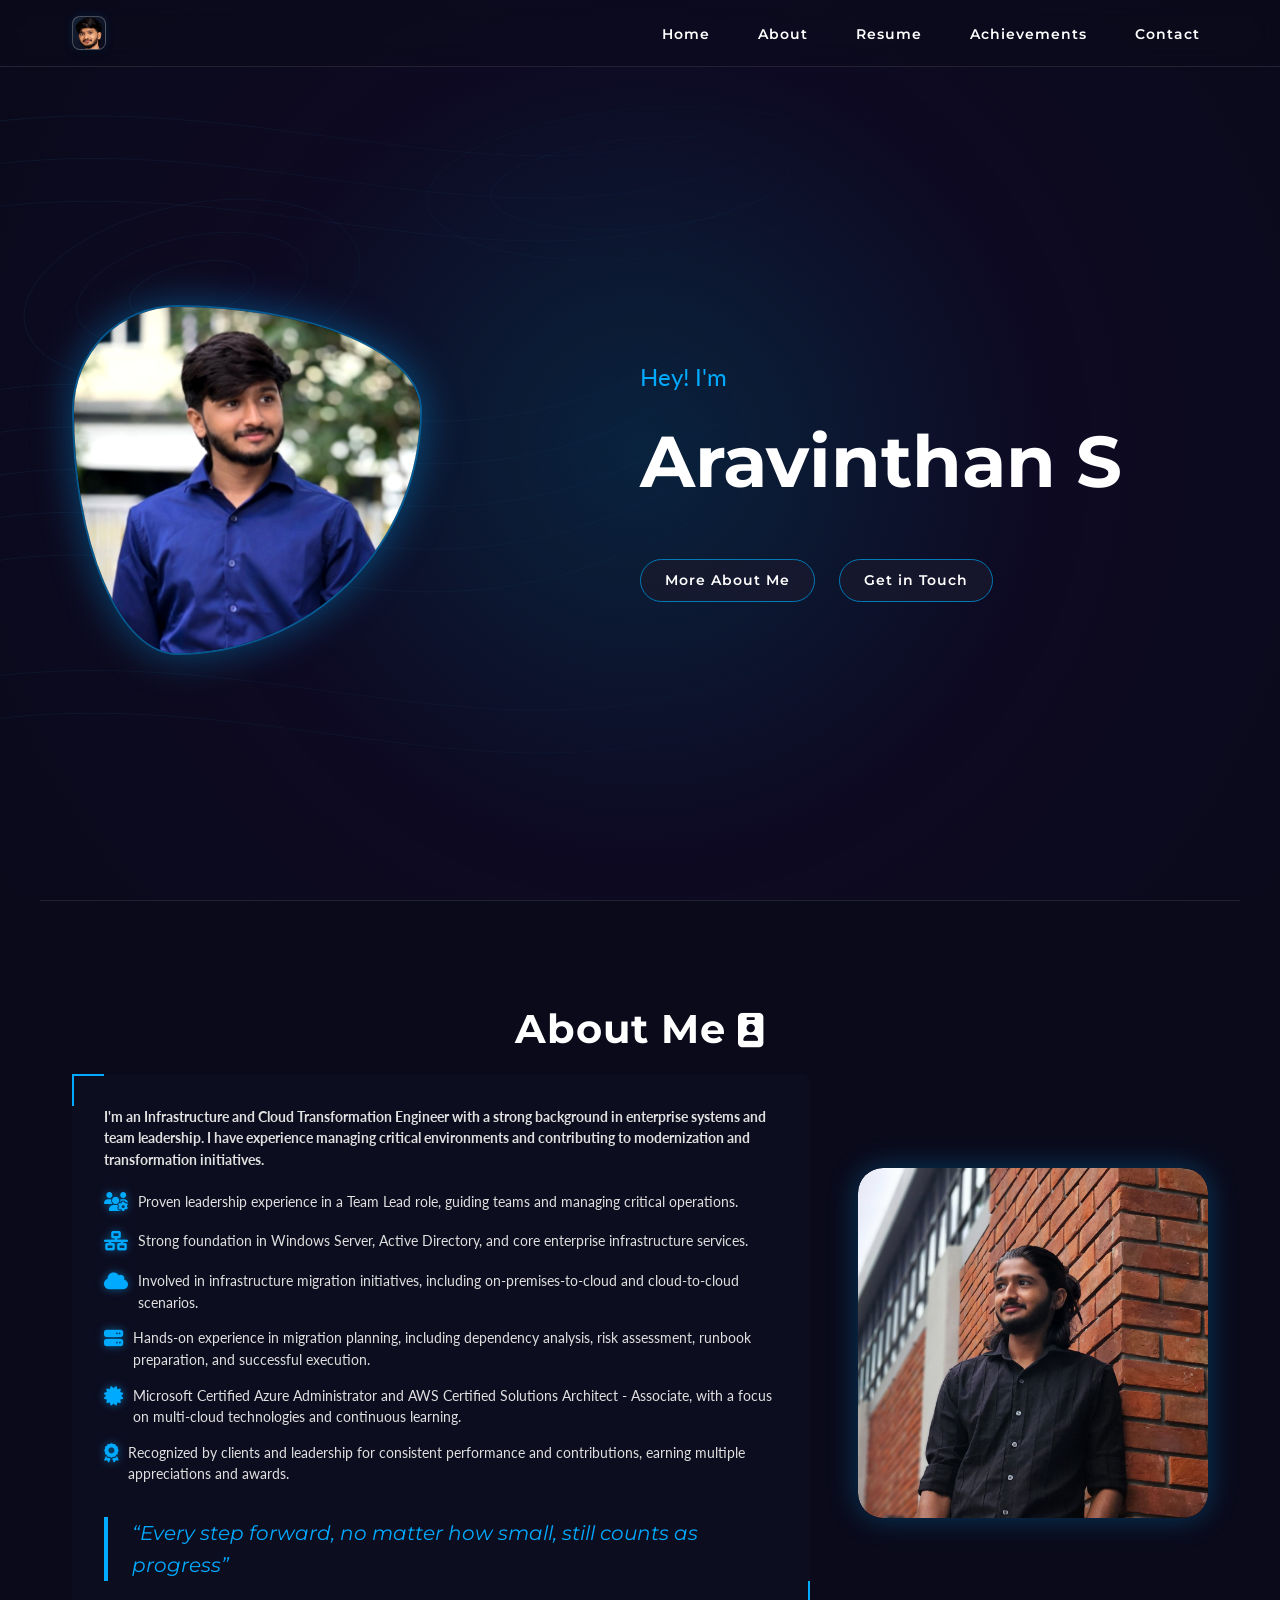
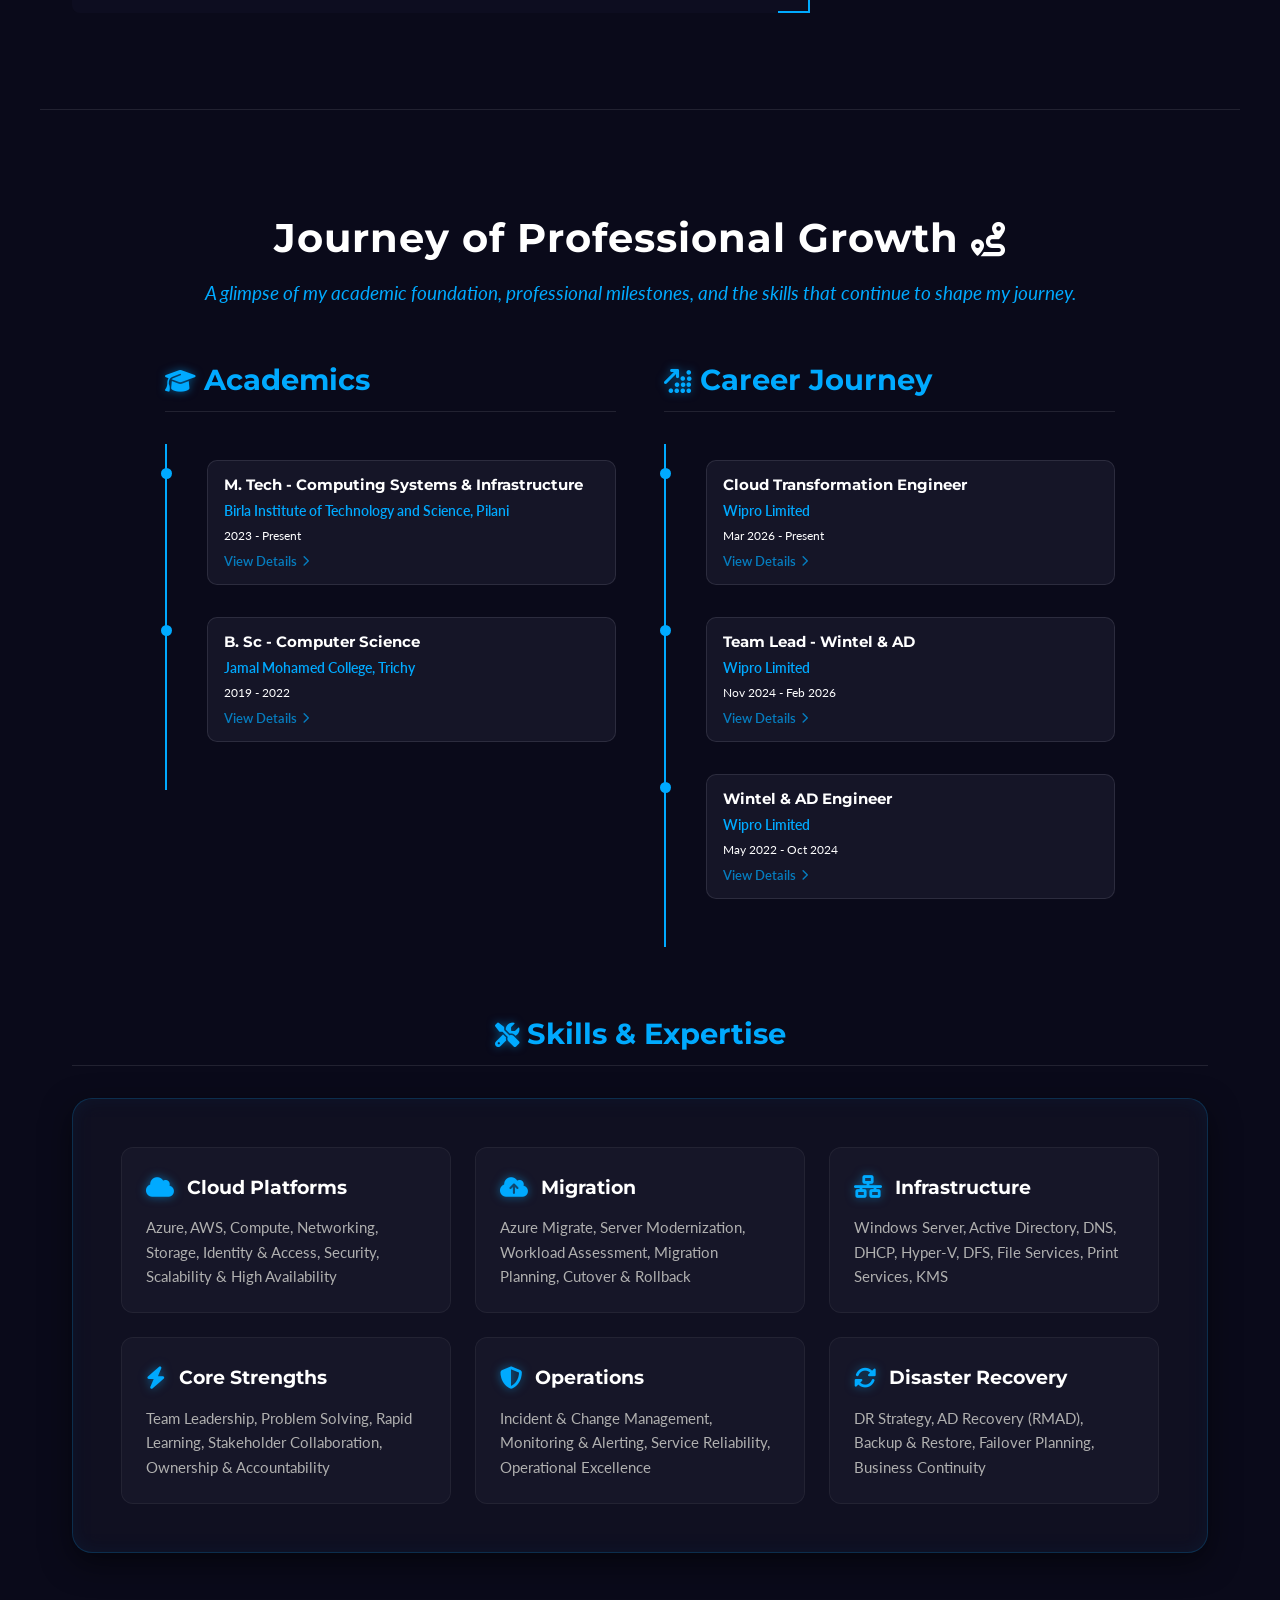
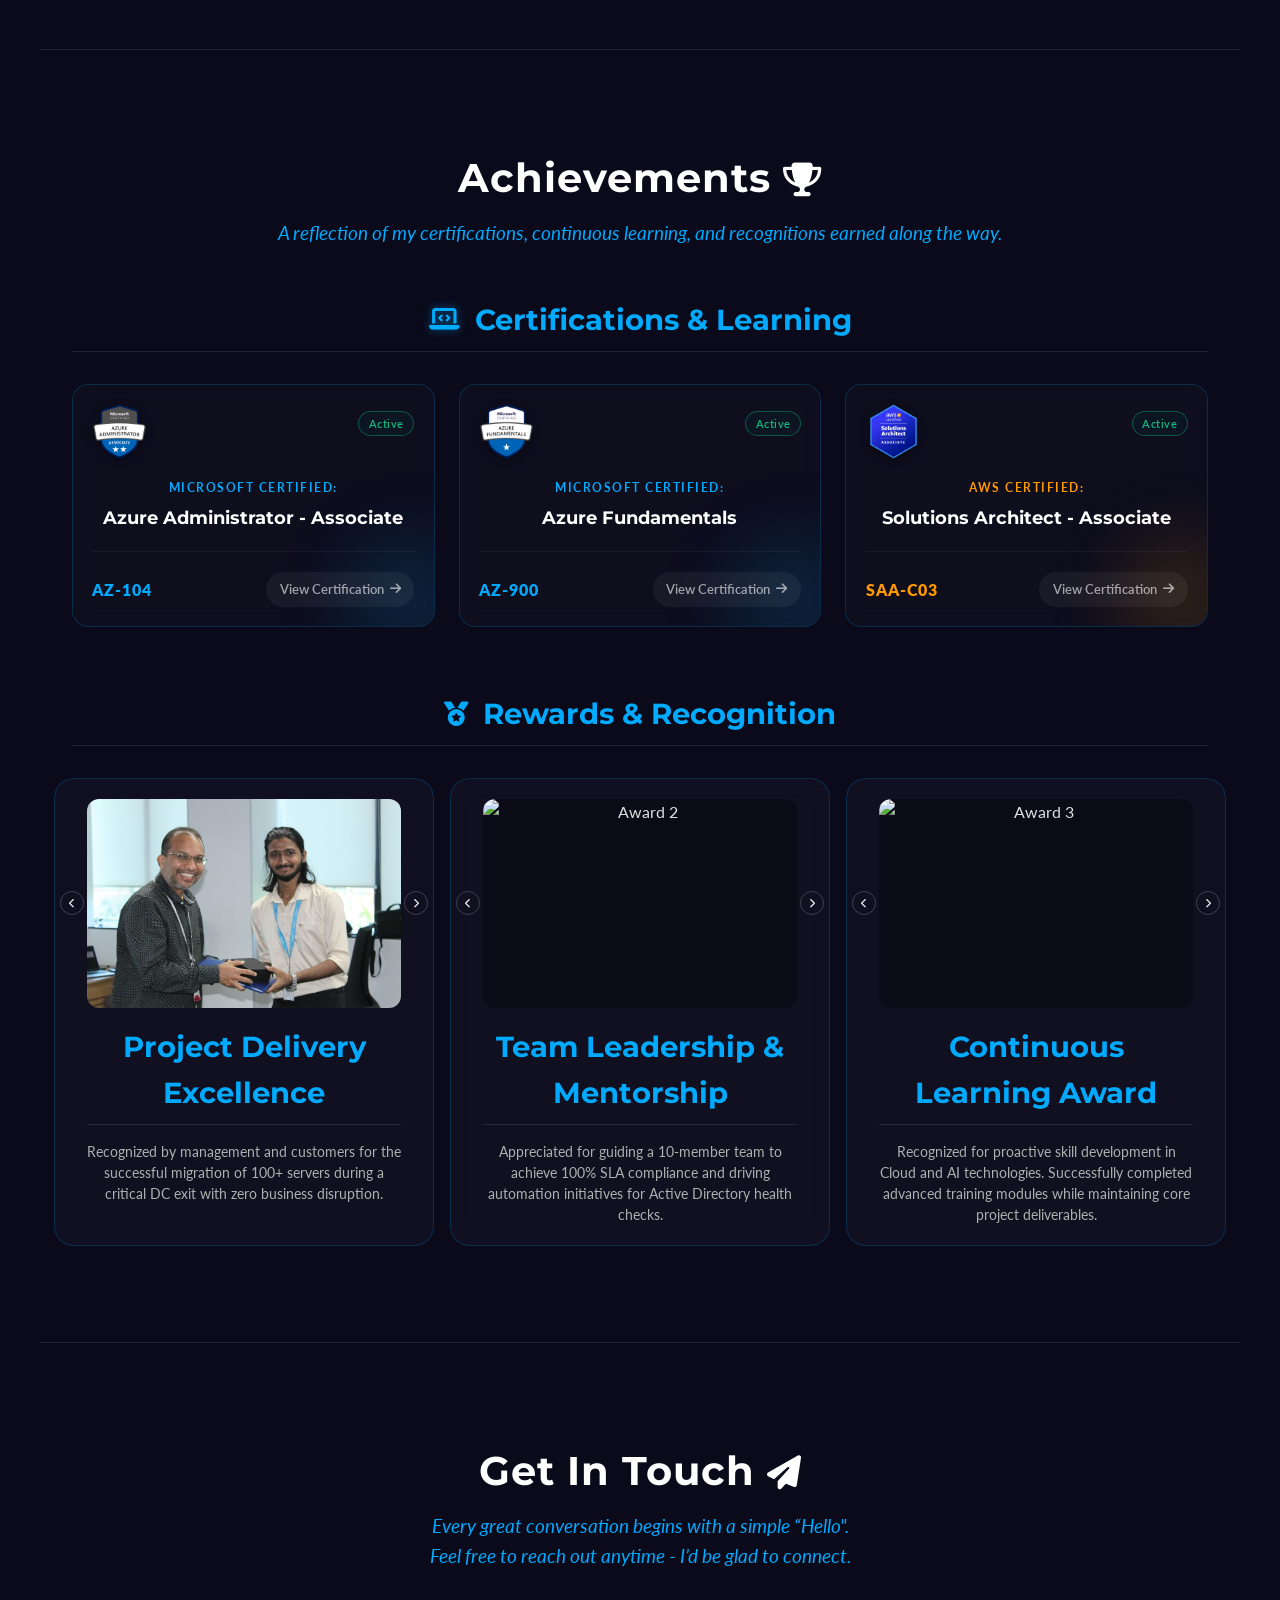
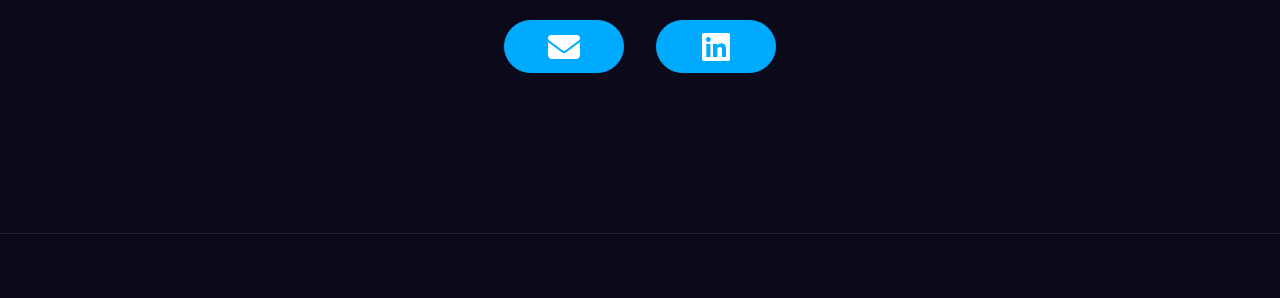
==== commit 2c172ca3: "Add files via upload" ====
--- a/index.html
+++ b/index.html
@@ -26,7 +26,7 @@
         <nav>
             <div class="container">
                 <a href="#home" class="nav-logo" data-aos="zoom-in" data-aos-delay="300">
-                <img src="images/Home-logo.png" alt="Aravinthan logo">
+                <img src="images/home-logo.png" alt="Aravinthan logo">
                 </a>
                 
                 <ul class="nav-links">
@@ -95,7 +95,7 @@
             </div>
             <div class="about-image" data-aos="fade-right">
                 <div class="img-wrapper">
-                    <img src="images/About-photo.jpg" alt="Aravinthan">
+                    <img src="images/about-photo.jpg" alt="Aravinthan">
                 </div>
             </div>
         </div>
@@ -137,7 +137,7 @@
                         </div>
                     </div>
                     
-                    <div class="timeline-item" data-aos="fade-right" data-aos-delay="200">
+                    <div class="timeline-item" data-aos="fade-right" data-aos-delay="150">
                         <div class="timeline-dot"></div>
                         <div class="timeline-card">
                             <h4 class="timeline-title">B. Sc - Computer Science</h4>
@@ -184,7 +184,7 @@
                         </div>
                     </div>
 
-                    <div class="timeline-item" data-aos="fade-left" data-aos-delay="200">
+                    <div class="timeline-item" data-aos="fade-left" data-aos-delay="150">
                         <div class="timeline-dot"></div>
                         <div class="timeline-card">
                             <h4 class="timeline-title">Team Lead - Wintel & AD</h4>
@@ -206,7 +206,7 @@
                         </div>
                     </div>
 
-                    <div class="timeline-item" data-aos="fade-left" data-aos-delay="300" data-aos-offset="0">
+                    <div class="timeline-item" data-aos="fade-left" data-aos-delay="200" data-aos-offset="0">
                         <div class="timeline-dot"></div>
                         <div class="timeline-card">
                             <h4 class="timeline-title">Wintel & AD Engineer</h4>
@@ -240,26 +240,26 @@
                         <p>Azure, AWS, Compute, Networking, Storage, Identity & Access, Security, Scalability & High Availability</p>
                     </div>
 
-                    <div class="skill-card" data-aos="fade-down" data-aos-delay="150">
+                    <div class="skill-card" data-aos="fade-down" data-aos-delay="120">
                         <h3><i class="fas fa-cloud-arrow-up"></i> Migration</h3>
                         <p>Azure Migrate, Server Modernization, Workload Assessment, Migration Planning, Cutover & Rollback</p>
                     </div>
 
-                    <div class="skill-card" data-aos="fade-down" data-aos-delay="200">
+                    <div class="skill-card" data-aos="fade-down" data-aos-delay="140">
                         <h3><i class="fas fa-network-wired"></i> Infrastructure</h3>
                         <p>Windows Server, Active Directory, DNS, DHCP, Hyper-V, DFS, File Services, Print Services, KMS</p>
                     </div>
 
-                    <div class="skill-card" data-aos="fade-down" data-aos-delay="300">
+                    <div class="skill-card" data-aos="fade-down" data-aos-delay="160">
                         <h3><i class="fas fa-bolt"></i> Core Strengths</h3>
                         <p>Team Leadership, Problem Solving, Rapid Learning, Stakeholder Collaboration, Ownership & Accountability</p>
                     </div>
 
-                    <div class="skill-card" data-aos="fade-down" data-aos-delay="350">
+                    <div class="skill-card" data-aos="fade-down" data-aos-delay="180">
                         <h3><i class="fas fa-shield-halved"></i> Operations</h3>
                         <p>Incident & Change Management, Monitoring & Alerting, Service Reliability, Operational Excellence</p>
                     </div>
-                    <div class="skill-card" data-aos="fade-down" data-aos-delay="400">
+                    <div class="skill-card" data-aos="fade-down" data-aos-delay="200">
                         <h3><i class="fas fa-rotate"></i> Disaster Recovery</h3>
                         <p>DR Strategy, AD Recovery (RMAD), Backup & Restore, Failover Planning, Business Continuity</p>
 </div>
@@ -323,7 +323,7 @@
         <div class="glow-orb"></div>
         
         <div class="card-top">
-            <img src="images/AWS-SAA-C03-badge.png" alt="SAA-C03" class="small-badge-icon">
+            <img src="images/aws-saa-c03-badge.png" alt="SAA-C03" class="small-badge-icon">
             <span class="status-badge">Active</span>
         </div>
         
--- a/style.css
+++ b/style.css
@@ -471,9 +471,21 @@
     /* UPDATED: A mild, noticeable glow for the resting state */
     box-shadow: 0 0 40px rgba(0, 170, 255, 0.4); 
         
-    animation: fadeInHero 1.5s ease-out;
-    transition: all 0.5s ease-in-out;
+    /* THE FIX 1: Use a dedicated animation that does NOT use 'transform' */
+    animation: fadeInHeroImage 1.5s ease-out;
+    
+    /* THE FIX 2: Pre-build the 3D layer permanently so the browser is ready for JS */
+    transform: perspective(1000px) rotateX(0deg) rotateY(0deg) scale3d(1, 1, 1);
+    
+    /* THE FIX 3: Explicitly transition ONLY shape and glow. NEVER use 'all 0.5s' here */
+    transition: border-radius 0.5s ease-in-out, box-shadow 0.5s ease-in-out, border-color 0.5s ease-in-out !important;
     overflow: hidden;
+}
+
+/* THE FIX 4: The new entrance animation using 'top' instead of 'transform' */
+@keyframes fadeInHeroImage {
+    from { opacity: 0; top: 20px; }
+    to { opacity: 1; top: 0; }
 }
 
 .hero-image img {
@@ -620,70 +632,65 @@
     text-align: center;
 }
 
-/* --- UPDATED: Image Wrapper for Border Wipe --- */
+/* --- UPDATED: Image Wrapper for Perfect Border --- */
 .about-image .img-wrapper {
     width: 350px;
     height: 350px;
     margin: 0 auto;
-    overflow: hidden; /* Keep */
-    position: relative; /* Keep */
-    transition: box-shadow 0.5s ease-in-out; /* Transition glow */
-    border-radius: 25px; /* Keep rounded corners */
-    box-shadow: 0 0 30px rgba(0, 170, 255, 0.3); /* Keep default glow */
-    /* REMOVED border: ... */
-    /* REMOVED transform: ... */
-    /* REMOVED clip-path: ... */
-}
-
-/* --- Inner Image Style (Fill Clipped Area) --- */
+    overflow: hidden; 
+    position: relative; 
+    border-radius: 25px; 
+    
+    border: none; 
+    box-shadow: 0 0 30px rgba(0, 170, 255, 0.3); 
+    transform: translateZ(0); 
+    transition: box-shadow 0.4s ease-in-out; 
+}
+
+/* THE FIX 1: Create an invisible overlay to draw the border strictly ON TOP of the image */
+.about-image .img-wrapper::after {
+    content: '';
+    position: absolute;
+    top: 0;
+    left: 0;
+    width: 100%;
+    height: 100%;
+    border-radius: 25px; 
+    border: 3px solid transparent; /* Invisible by default */
+    box-sizing: border-box; /* Forces the border to draw inward */
+    transition: border-color 0.4s ease-in-out;
+    pointer-events: none; /* Allows the mouse to pass through to the image */
+    z-index: 2; /* Keeps the line above the photo */
+}
+
+/* --- Inner Image Style --- */
 .about-image .img-wrapper img {
     width: 100%; 
     height: 100%;
     object-fit: cover;
-    transition: all 0.5s ease-in-out;
-}
-
-/* --- NEW: Border Wipe Pseudo-Elements --- */
-.about-image .img-wrapper::before,
-.about-image .img-wrapper::after {
-    content: '';
-    position: absolute;
-    background-color: var(--color-accent); /* Blue wipe color */
-    transition: all 0.4s ease-in-out; /* Animation speed */
-}
-
-/* ::before - Top & Bottom borders */
-.about-image .img-wrapper::before {
-    left: 0;
-    top: 0;
-    width: 0; /* Starts hidden */
-    height: 3px; /* Border thickness */
-    box-shadow: 0 calc(350px - 3px) 0 0 var(--color-accent); /* Creates bottom border via shadow */
-}
-
-/* ::after - Left & Right borders */
-.about-image .img-wrapper::after {
-    left: 0;
-    top: 0;
-    width: 3px; /* Border thickness */
-    height: 0; /* Starts hidden */
-    box-shadow: calc(350px - 3px) 0 0 0 var(--color-accent); /* Creates right border via shadow */
-}
-
-/* --- NEW: Animate Border Wipe on Hover --- */
-.about-image .img-wrapper:hover::before {
-    width: 100%; /* Wipe horizontally */
-}
-
-.about-image .img-wrapper:hover::after {
-    height: 100%; /* Wipe vertically */
-}
-
-/* Optional: Add back subtle scale/glow on hover */
+    
+    /* THE FIX 2: Override the global 8px radius to match the 25px container perfectly */
+    border-radius: 25px; 
+    display: block; /* Removes any default bottom spacing */
+    
+    transition: transform 0.5s ease-in-out;
+}
+
+/* --- Animate Perfect Border on Hover --- */
 .about-image .img-wrapper:hover {
      box-shadow: 0 0 40px rgba(0, 170, 255, 0.45); 
-     /* transform: scale(1.03); /* Optional scale */
-}
+}
+
+/* Light up the top-layer border overlay */
+.about-image .img-wrapper:hover::after {
+     border-color: var(--color-accent); 
+}
+
+/* Optional: Adds a very subtle zoom to the photo when hovered */
+.about-image .img-wrapper:hover img {
+    transform: scale(1.05); 
+}
+
 
 /* --- NEW: Resume Timeline Section --- */
 .timeline-container {
@@ -1810,8 +1817,9 @@
     }
 
     .hero-title {
-        font-size: 2.8rem;
-        word-wrap: break-word; /* Prevents long names from stretching screen */
+        /* UPDATED: Increased the minimum to 2.1rem and the scale to 9.5vw */
+        font-size: clamp(2.5rem, 11.5vw, 2.8rem); 
+        white-space: nowrap; 
     }
 
 /* --- Shrinks the text dynamically based on the phone's screen size --- */
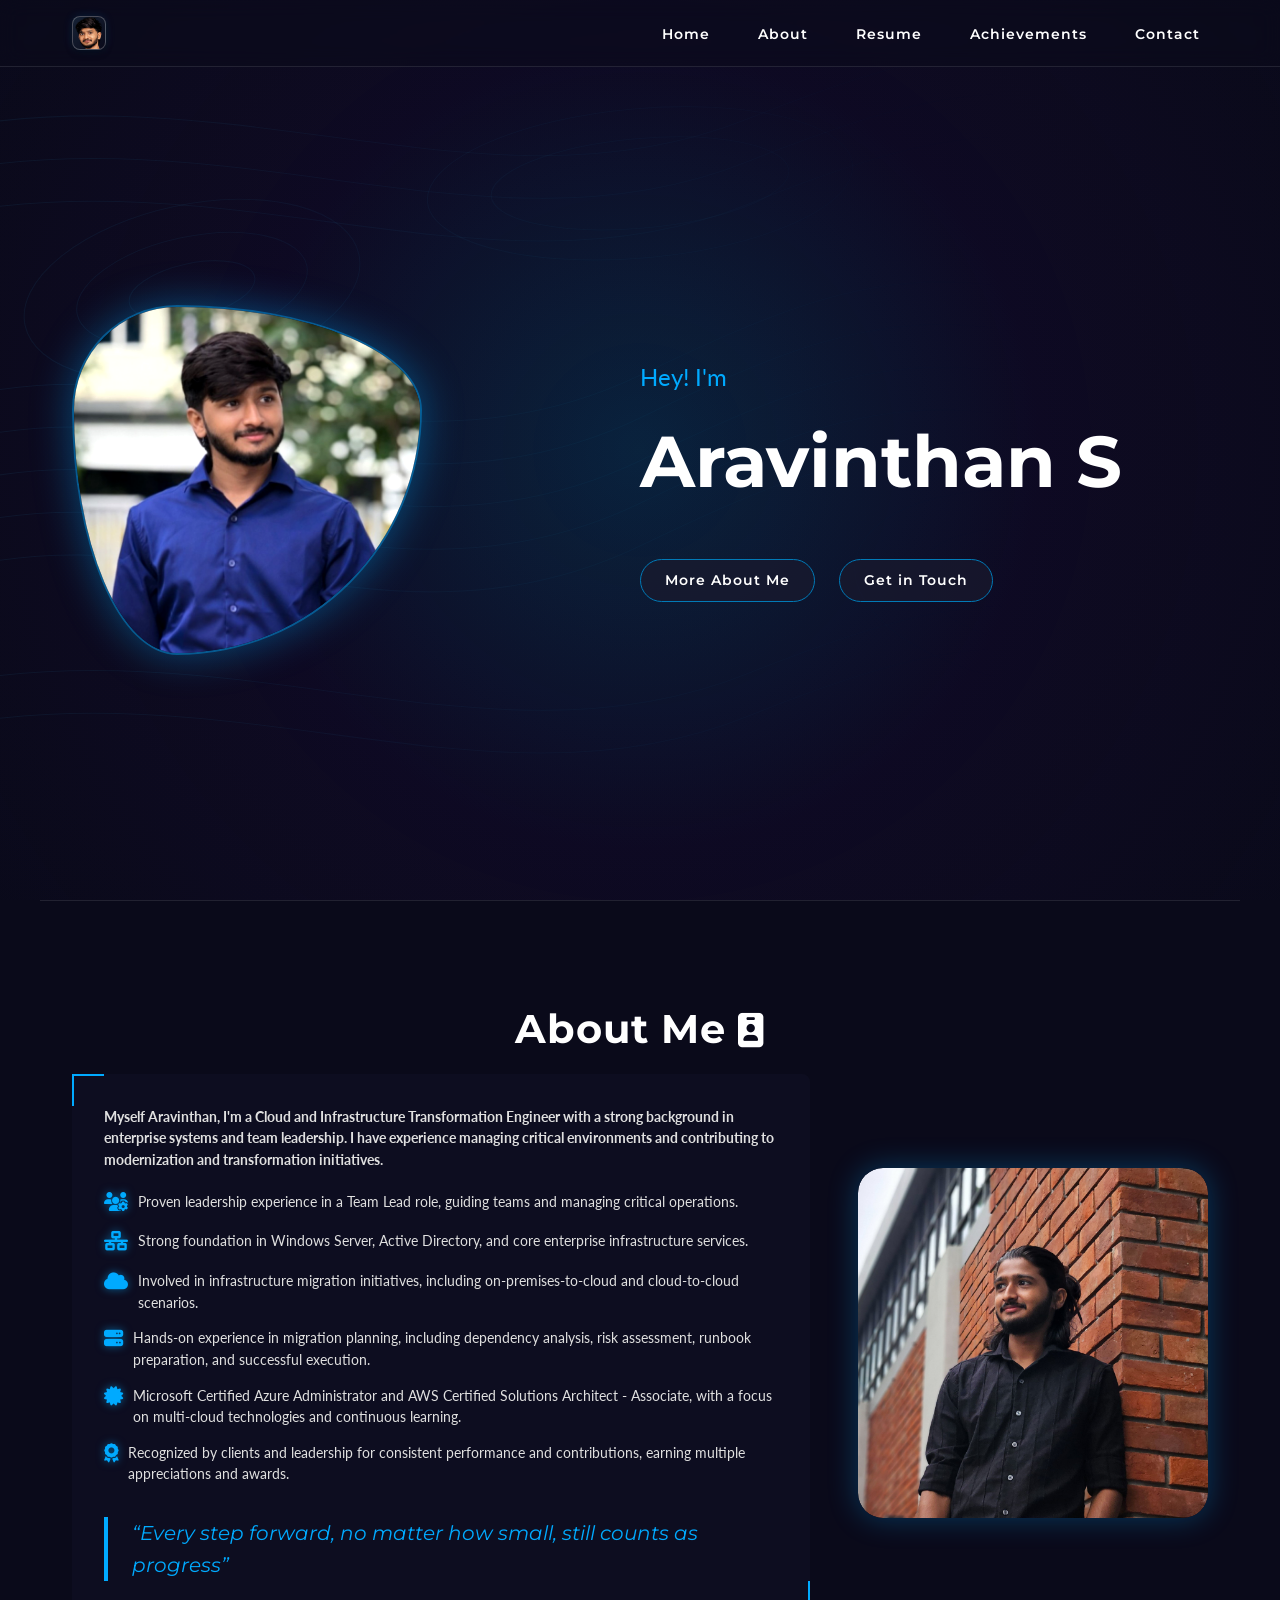
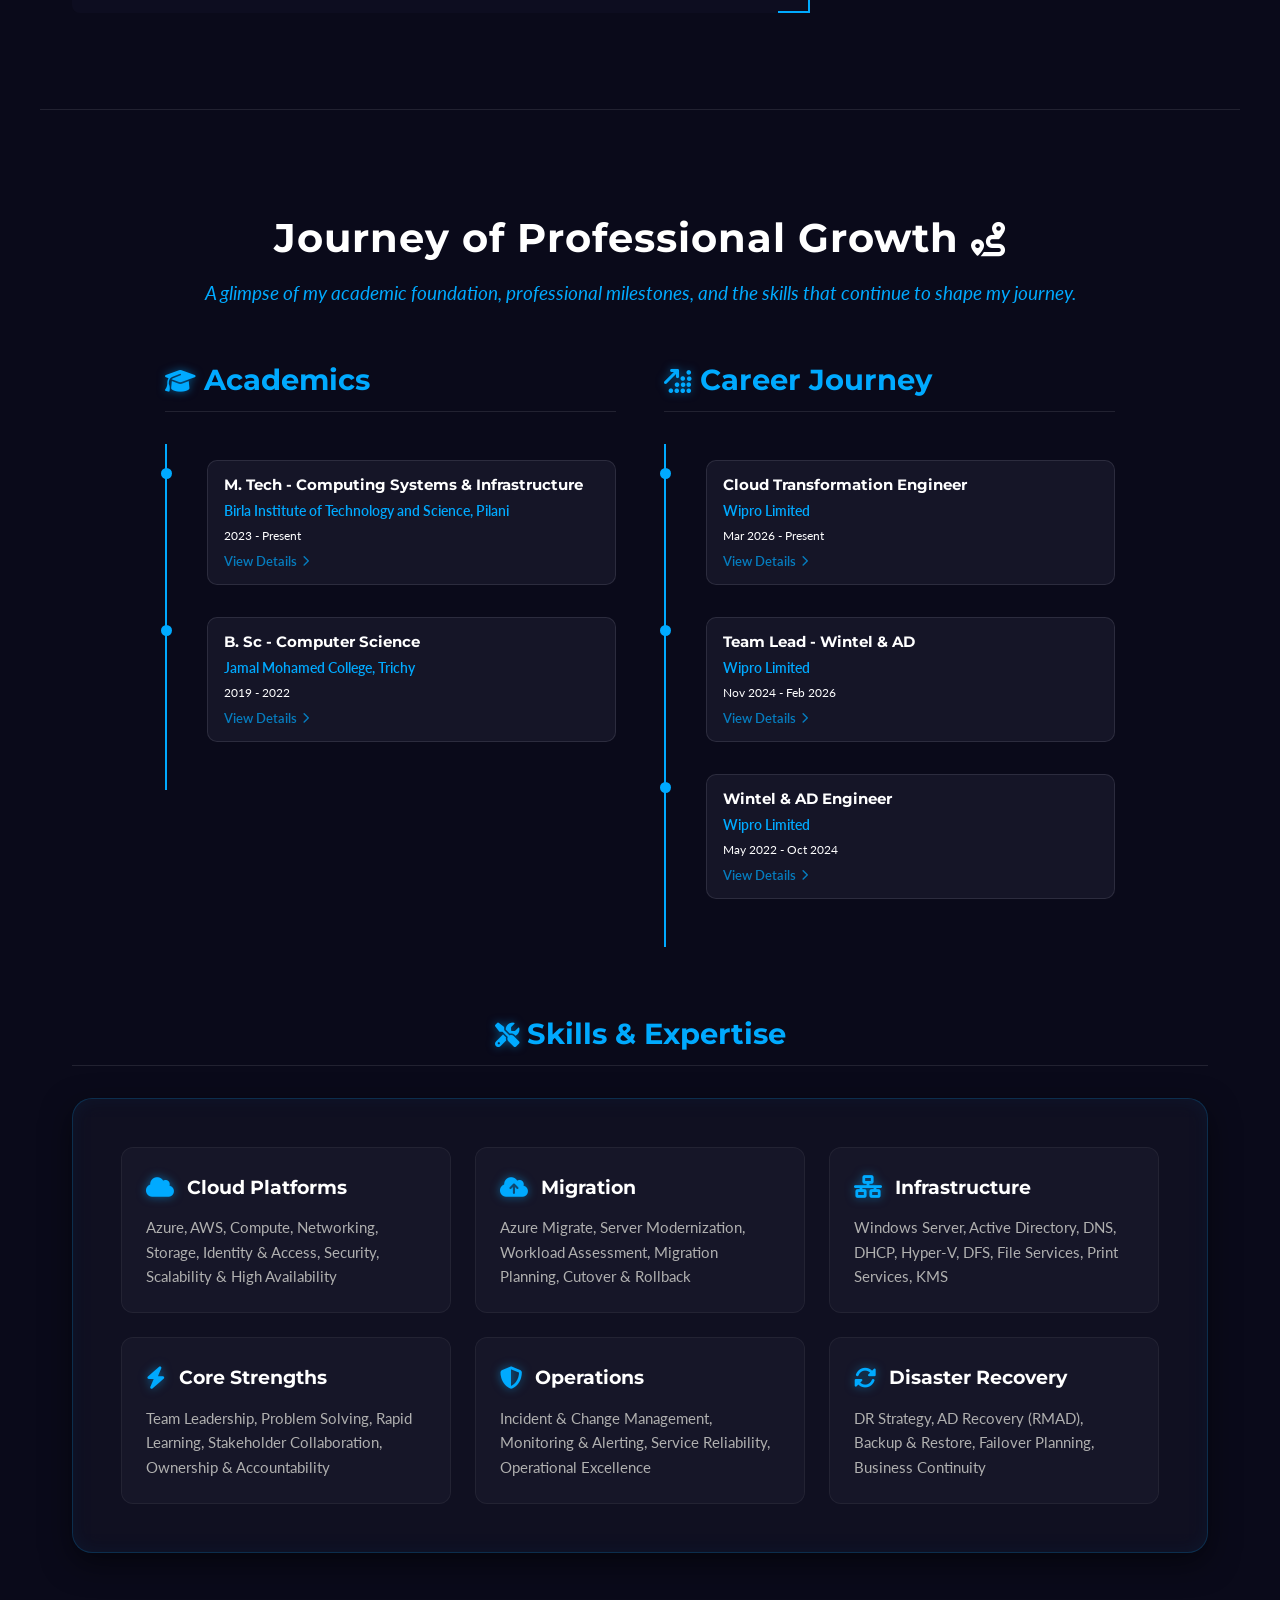
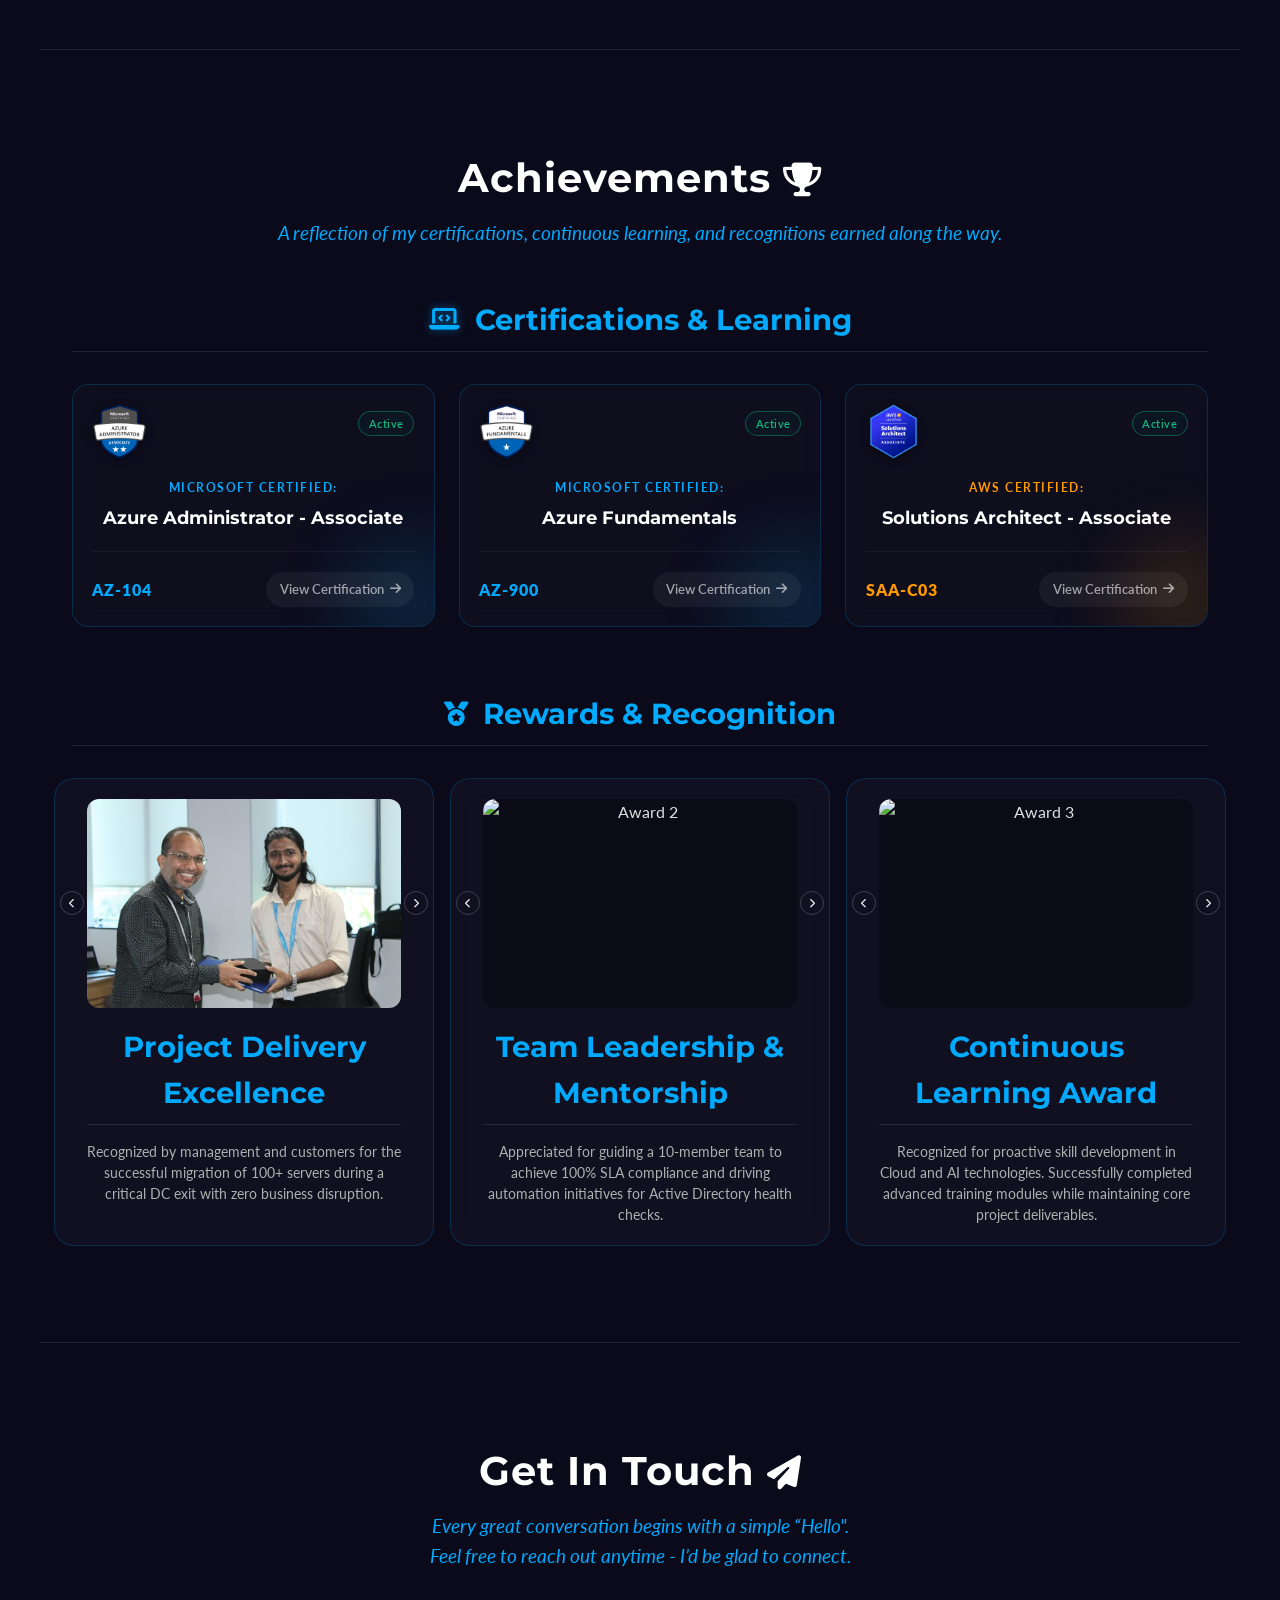
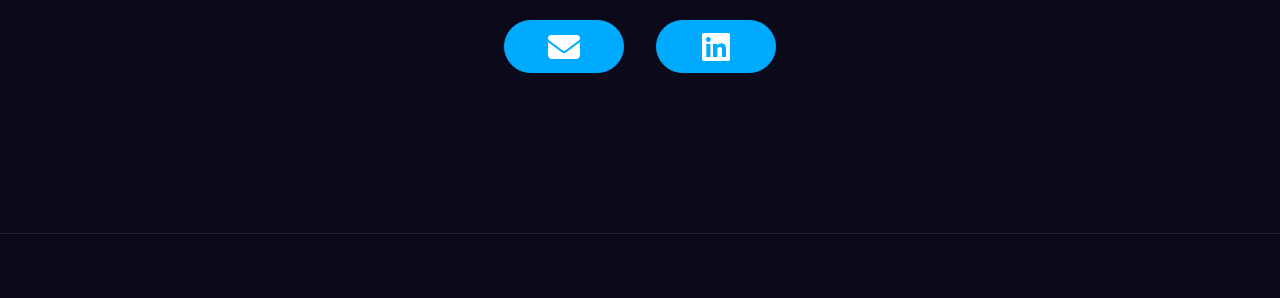
==== commit a34893f7: "Add files via upload" ====
--- a/index.html
+++ b/index.html
@@ -3,7 +3,53 @@
 <head>
     <meta charset="UTF-8">
     <meta name="viewport" content="width=device-width, initial-scale=1.0">
-    <title>Aravinthan Portfolio</title>
+    <title>Aravinthan Portfolio | Cloud Transformation Engineer | Infrastructure Specialist</title>
+    <meta name="description" content="Aravinthan is a Cloud and Infrastructure Transformation Engineer with a strong background in enterprise systems, team leadership, and modernization initiatives.">
+    <meta name="keywords" content="Aravinthan S, Aravinthan, Aravinthan Portfolio, Cloud Transformation Engineer, Infrastructure Specialist, Cloud Architect, Azure Administrator, AWS Solutions Architect, Active Directory Engineer, Enterprise Modernization, Windows Server, Tech Lead, Team Lead">
+    <meta name="author" content="Aravinthan S">
+    <meta name="robots" content="index, follow">
+
+    <meta property="og:title" content="Aravinthan Portfolio | Cloud Transformation Engineer">
+    <meta property="og:description" content="Cloud and Infrastructure Transformation Engineer specializing in enterprise modernization, secure cloud migrations, and team leadership.">
+    <meta property="og:url" content="https://aravinthan-portfolio.github.io">
+    <meta property="og:type" content="website">
+    <meta property="og:image" content="https://aravinthan-portfolio.github.io/images/about-photo.jpg">
+
+    <meta name="twitter:card" content="summary_large_image">
+    <meta name="twitter:title" content="Aravinthan Portfolio | Cloud Transformation Engineer">
+    <meta name="twitter:description" content="Cloud and Infrastructure Transformation Engineer specializing in enterprise modernization, secure cloud migrations, and team leadership.">
+    <meta name="twitter:image" content="https://aravinthan-portfolio.github.io/images/about-photo.jpg">
+
+    <link rel="canonical" href="https://aravinthan-portfolio.github.io/">
+
+    <script type="application/ld+json">
+    {
+      "@context": "https://schema.org",
+      "@type": "Person",
+      "name": "Aravinthan S",
+      "url": "https://aravinthan-portfolio.github.io",
+      "jobTitle": "Cloud Transformation Engineer",
+      "worksFor": {
+        "@type": "Organization",
+        "name": "Wipro"
+      },
+      "alumniOf": [
+        {
+          "@type": "CollegeOrUniversity",
+          "name": "Jamal Mohamed College (JMC)"
+        },
+        {
+          "@type": "CollegeOrUniversity",
+          "name": "Birla Institute of Technology And Science, Pilani (BITS Pilani)"
+        }
+      ],
+      "sameAs": [
+        "https://github.com/aravinthan-portfolio",
+        "https://www.linkedin.com/in/aravinthan-s-/" 
+      ]
+    }
+    </script>
+
     
     <link rel="stylesheet" href="style.css">
     
@@ -77,7 +123,7 @@
         <h2 data-aos="zoom-in-up">About Me <i class="fas fa-id-badge"></i></h2>
         <div class="about-content">
             <div class="about-text" data-aos="fade-left">
-                <p><strong>I'm an Infrastructure and Cloud Transformation Engineer with a strong background in enterprise systems and team leadership. I have experience managing critical environments and contributing to modernization and transformation initiatives.</strong></p>
+                <p><strong>Myself Aravinthan, I'm a Cloud and Infrastructure Transformation Engineer with a strong background in enterprise systems and team leadership. I have experience managing critical environments and contributing to modernization and transformation initiatives.</strong></p>
                 
                 <p><span class="para-icon"><i class="fas fa-users-cog"></i></span> Proven leadership experience in a Team Lead role, guiding teams and managing critical operations.</p>
                 
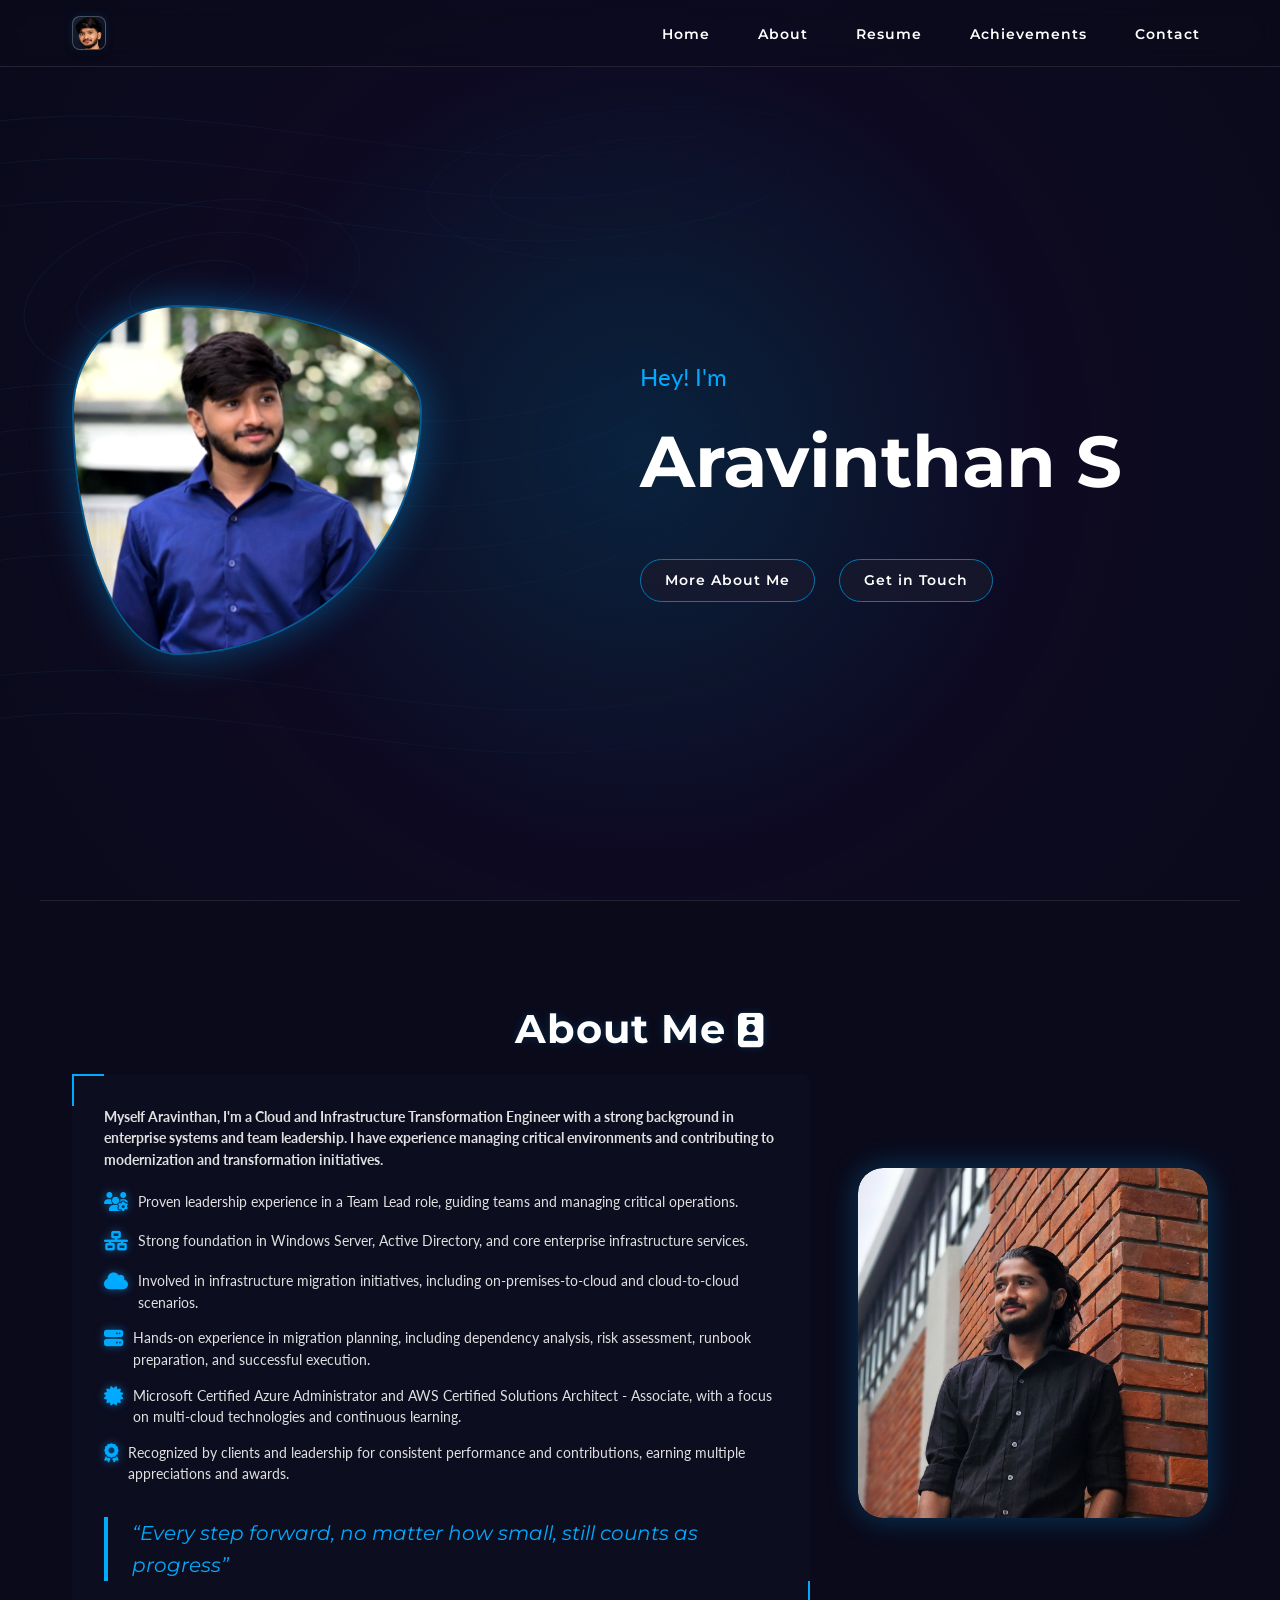
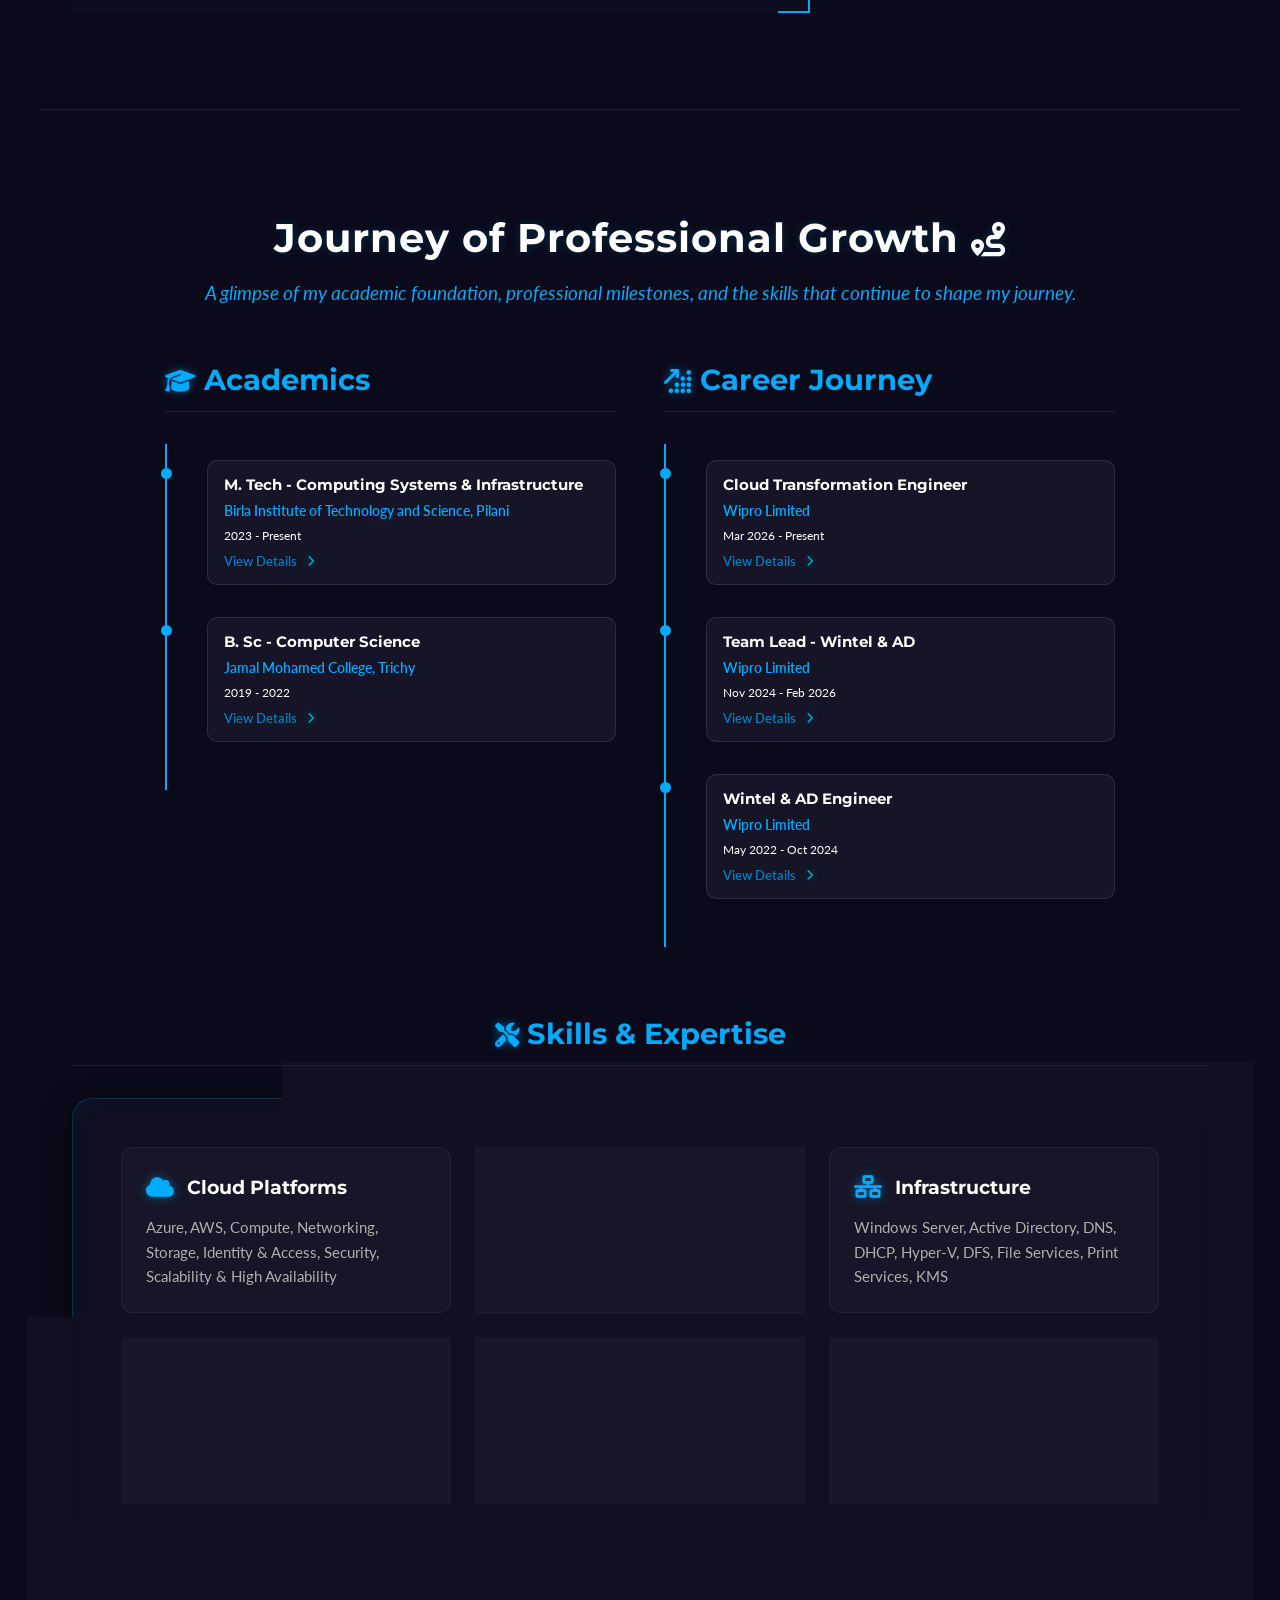
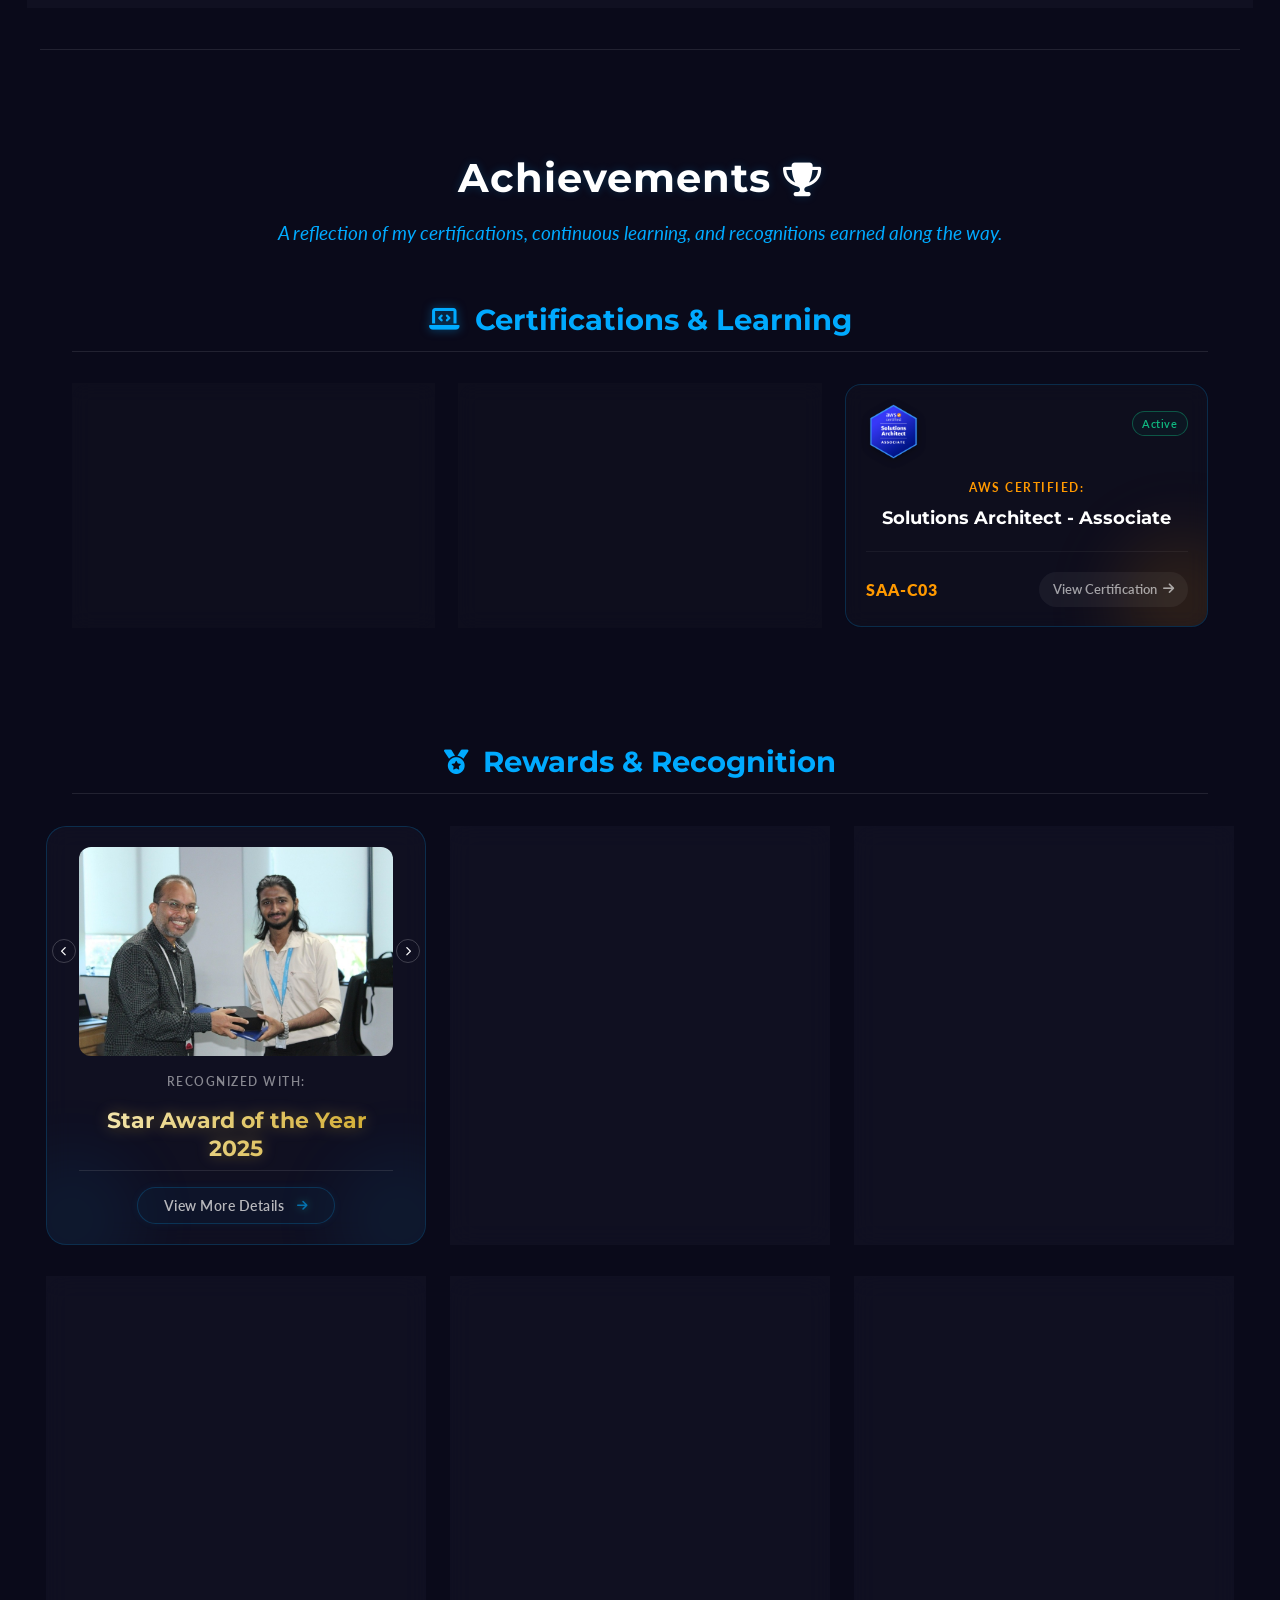
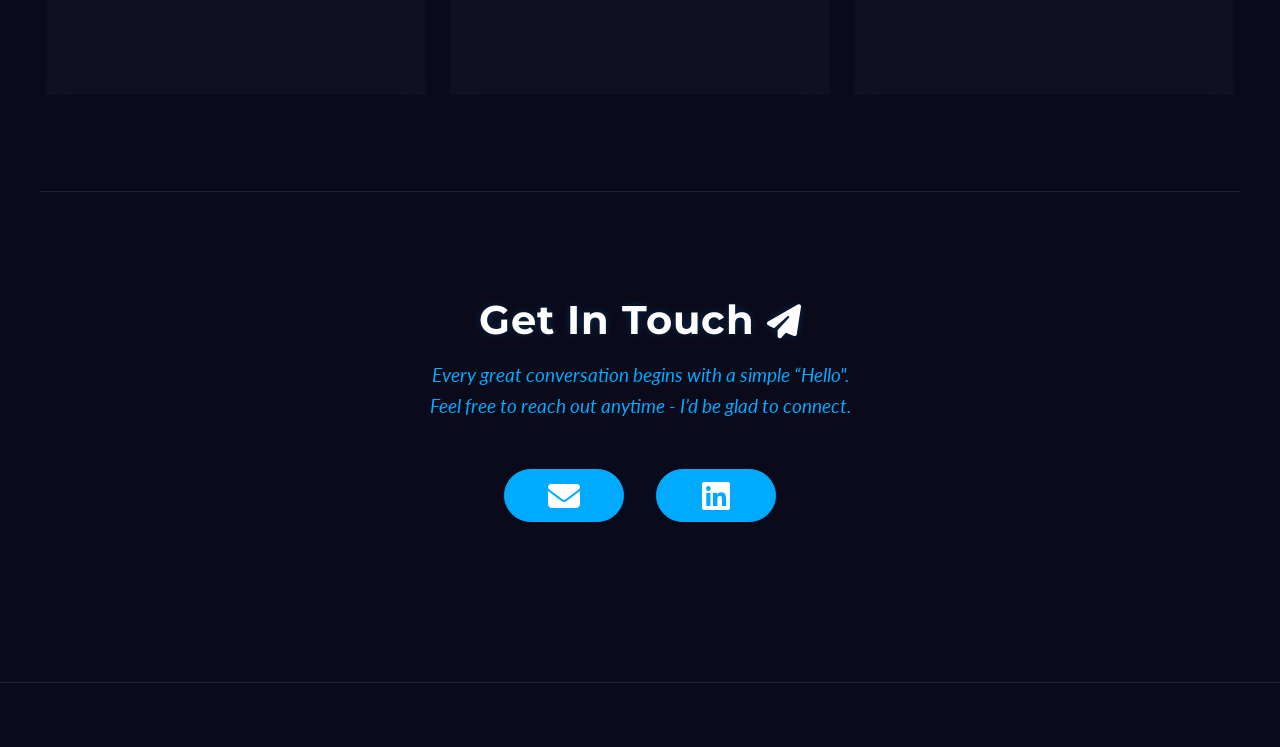
==== commit de77ea48: "Add files via upload" ====
--- a/index.html
+++ b/index.html
@@ -3,7 +3,7 @@
 <head>
     <meta charset="UTF-8">
     <meta name="viewport" content="width=device-width, initial-scale=1.0">
-    <title>Aravinthan Portfolio | Cloud Transformation Engineer | Infrastructure Specialist</title>
+    <title>Aravinthan Portfolio | Cloud Transformation Engineer | Azure | AWS</title>
     <meta name="description" content="Aravinthan is a Cloud and Infrastructure Transformation Engineer with a strong background in enterprise systems, team leadership, and modernization initiatives.">
     <meta name="keywords" content="Aravinthan S, Aravinthan, Aravinthan Portfolio, Cloud Transformation Engineer, Infrastructure Specialist, Cloud Architect, Azure Administrator, AWS Solutions Architect, Active Directory Engineer, Enterprise Modernization, Windows Server, Tech Lead, Team Lead">
     <meta name="author" content="Aravinthan S">
@@ -14,6 +14,7 @@
     <meta property="og:url" content="https://aravinthan-portfolio.github.io">
     <meta property="og:type" content="website">
     <meta property="og:image" content="https://aravinthan-portfolio.github.io/images/about-photo.jpg">
+    <meta property="og:site_name" content="Aravinthan Portfolio">
 
     <meta name="twitter:card" content="summary_large_image">
     <meta name="twitter:title" content="Aravinthan Portfolio | Cloud Transformation Engineer">
@@ -21,6 +22,12 @@
     <meta name="twitter:image" content="https://aravinthan-portfolio.github.io/images/about-photo.jpg">
 
     <link rel="canonical" href="https://aravinthan-portfolio.github.io/">
+
+    <link rel="icon" type="image/png" href="/favicon-96x96.png" sizes="96x96" />
+    <link rel="icon" type="image/svg+xml" href="/favicon.svg" />
+    <link rel="shortcut icon" href="/favicon.ico" />
+    <link rel="apple-touch-icon" sizes="180x180" href="/apple-touch-icon.png" />
+    <link rel="manifest" href="/site.webmanifest" />
 
     <script type="application/ld+json">
     {
@@ -29,6 +36,10 @@
       "name": "Aravinthan S",
       "url": "https://aravinthan-portfolio.github.io",
       "jobTitle": "Cloud Transformation Engineer",
+        "image": [
+        "https://aravinthan-portfolio.github.io/images/home-photo.jpg",
+        "https://aravinthan-portfolio.github.io/images/about-photo.jpg"
+        ]
       "worksFor": {
         "@type": "Organization",
         "name": "Wipro"
@@ -386,47 +397,133 @@
 
 </div>
 
-                <h3 data-aos="fade-up" style="margin-top: 4rem;"> <i class="fas fa-medal"></i> Rewards & Recognition</h3>
+                <h3 data-aos="fade-up" style="margin-top: 7rem;"> <i class="fas fa-medal"></i> Rewards & Recognition</h3>
 
 <div class="reward-grid">
     <div class="reward-card" data-aos="fade-up" data-aos-delay="100">
+        <div class="glow-orb"></div>
         <div class="reward-slider" data-images="images/award1-1.jpg,images/award1-2.jpg,images/award1-3.jpg">
             <button class="slider-btn prev"><i class="fas fa-chevron-left"></i></button>
             <img src="images/award1-1.jpg" alt="Award 1" class="slider-img">
             <button class="slider-btn next"><i class="fas fa-chevron-right"></i></button>
         </div>
         <div class="reward-info">
-            <h3>Project Delivery Excellence</h3>
-            <p>Recognized by management and customers for the successful migration of 100+ servers during a critical DC exit with zero business disruption.</p>
+                <h3 class="award-header">
+                     <span class="recognized-text">Recognized with:</span>
+                     <span class="award-name">Star Award of the Year<br>2025</span>
+                </h3>
+                 <button class="read-more-btn" onclick="openRewardModal(this)" data-story="Recognized by management and customers for the successful migration of 100+ servers during a critical DC exit with zero business disruption.">
+                    View More Details <i class="fas fa-arrow-right"></i>
+                </button>
         </div>
     </div>
 
     <div class="reward-card" data-aos="fade-up" data-aos-delay="200">
-        <div class="reward-slider" data-images="images/award2-1.jpg,images/award2-2.jpg">
+        <div class="glow-orb"></div>
+        <div class="reward-slider" data-images="images/award2-1.jpg,images/award2-2.jpg,images/award2-3.jpg,images/award2-4.jpg">
             <button class="slider-btn prev"><i class="fas fa-chevron-left"></i></button>
             <img src="images/award2-1.jpg" alt="Award 2" class="slider-img">
             <button class="slider-btn next"><i class="fas fa-chevron-right"></i></button>
         </div>
         <div class="reward-info">
-            <h3>Team Leadership & Mentorship</h3>
-            <p>Appreciated for guiding a 10-member team to achieve 100% SLA compliance and driving automation initiatives for Active Directory health checks.</p>
-        </div>
-    </div>
-
-        <div class="reward-card" data-aos="fade-up" data-aos-delay="300">
-    <div class="reward-slider" data-images="images/award3-1.jpg,images/award3-2.jpg">
-        <button class="slider-btn prev"><i class="fas fa-chevron-left"></i></button>
-        <img src="images/award3-1.jpg" alt="Award 3" class="slider-img">
-        <button class="slider-btn next"><i class="fas fa-chevron-right"></i></button>
-    </div>
-    <div class="reward-info">
-        <h3>Continuous Learning Award</h3>
-        <p>Recognized for proactive skill development in Cloud and AI technologies. Successfully completed advanced training modules while maintaining core project deliverables.</p>
-    </div>
-</div>
-
+                <h3 class="award-header">
+                    <span class="recognized-text">Recognized with:</span>
+                    <span class="award-name">Certification of Appreciation 2025</span>
+                </h3>
+                <button class="read-more-btn" onclick="openRewardModal(this)" data-story="Appreciated for guiding a 10-member team to achieve 100% SLA compliance and driving automation initiatives for Active Directory health checks.">
+                    View More Details <i class="fas fa-arrow-right"></i>
+                </button>
+        </div>
+    </div>
+
+    <div class="reward-card" data-aos="fade-up" data-aos-delay="300">
+        <div class="glow-orb"></div>
+        <div class="reward-slider" data-images="images/award3-1.jpg,images/award3-2.jpg,images/award3-3.jpg,images/award3-4.jpg">
+            <button class="slider-btn prev"><i class="fas fa-chevron-left"></i></button>
+            <img src="images/award3-1.jpg" alt="Award 3" class="slider-img">
+            <button class="slider-btn next"><i class="fas fa-chevron-right"></i></button>
+        </div>
+        <div class="reward-info">
+            <h3 class="award-header">
+                <span class="recognized-text">Recognized with:</span>
+                <span class="award-name">Star Award of the Year <br>2024</span>
+            </h3>
+            <button class="read-more-btn" onclick="openRewardModal(this)" data-story="Recognized for proactive skill development in Cloud and AI technologies. Successfully completed advanced training modules while maintaining core project deliverables.">
+                View More Details <i class="fas fa-arrow-right"></i>
+            </button>
+        </div>
+    </div>
+
+    <div class="reward-card" data-aos="fade-up" data-aos-delay="100">
+        <div class="glow-orb"></div>
+        <div class="reward-slider" data-images="images/award4-1.jpg,images/award4-2.jpg">
+            <button class="slider-btn prev"><i class="fas fa-chevron-left"></i></button>
+            <img src="images/award4-1.jpg" alt="Award 4" class="slider-img">
+            <button class="slider-btn next"><i class="fas fa-chevron-right"></i></button>
+        </div>
+        <div class="reward-info">
+            <h3 class="award-header">
+                <span class="recognized-text">Recognized with:</span>
+                <span class="award-name">Inspiring Performance Award 2024</span>
+            </h3>
+            <button class="read-more-btn" onclick="openRewardModal(this)" data-story="Your detailed achievement story for the fourth award goes right here.">
+                View More Details <i class="fas fa-arrow-right"></i>
+            </button>
+        </div>
+    </div>
+
+    <div class="reward-card" data-aos="fade-up" data-aos-delay="200">
+        <div class="glow-orb"></div>
+        <div class="reward-slider" data-images="images/award5-1.jpg,images/award5-2.jpg">
+            <button class="slider-btn prev"><i class="fas fa-chevron-left"></i></button>
+            <img src="images/award5-1.jpg" alt="Award 5" class="slider-img">
+            <button class="slider-btn next"><i class="fas fa-chevron-right"></i></button>
+        </div>
+        <div class="reward-info">
+            <h3 class="award-header">
+                <span class="recognized-text">Recognized with:</span>
+                <span class="award-name">Victory League Award <br>2024</span>
+            </h3>
+            <button class="read-more-btn" onclick="openRewardModal(this)" data-story="Your detailed achievement story for the fifth award goes right here.">
+                View More Details <i class="fas fa-arrow-right"></i>
+            </button>
+        </div>
+    </div>
+
+    <div class="reward-card" data-aos="fade-up" data-aos-delay="300">
+        <div class="glow-orb"></div>
+        <div class="reward-slider" data-images="images/award6-1.jpg,images/award6-2.jpg">
+            <button class="slider-btn prev"><i class="fas fa-chevron-left"></i></button>
+            <img src="images/award6-1.jpg" alt="Award 6" class="slider-img">
+            <button class="slider-btn next"><i class="fas fa-chevron-right"></i></button>
+        </div>
+        <div class="reward-info">
+            <h3 class="award-header">
+                <span class="recognized-text">Recognized with:</span>
+                <span class="award-name">Victory League Award <br>2023</span>
+            </h3>
+            <button class="read-more-btn" onclick="openRewardModal(this)" data-story="Your detailed achievement story for the sixth award goes right here.">
+                View More Details <i class="fas fa-arrow-right"></i>
+            </button>
+        </div>
+    </div>
 </div>
         </section>
+
+        <div id="reward-modal" class="modal-overlay">
+            <div class="modal-content reward-glass-modal"> 
+                <span class="modal-close" onclick="closeRewardModal()">&times;</span>
+                
+                <div class="reward-modal-slider">
+                    <img id="reward-modal-img" src="" alt="Reward Image">
+                    <button class="slider-btn prev" onclick="changeRewardImage(-1)"><i class="fas fa-chevron-left"></i></button>
+                    <button class="slider-btn next" onclick="changeRewardImage(1)"><i class="fas fa-chevron-right"></i></button>
+                </div>
+                
+                <h3 id="reward-modal-title"></h3>
+                <div id="reward-modal-story"></div>
+            </div>
+        </div>
 
         <hr class="section-divider">
 
@@ -449,7 +546,7 @@
 
 <div id="timeline-modal" class="modal-overlay">
         <div class="modal-content">
-            <span class="modal-close">&times;</span>
+            <span class="modal-close" onclick="document.getElementById('timeline-modal').classList.remove('active')">&times;</span>
             <h3 id="modal-title">Modal Title</h3>
             
             <p id="modal-subtitle">Modal Subtitle</p> 
--- a/style.css
+++ b/style.css
@@ -51,15 +51,50 @@
     letter-spacing: 1px;
 }
 
-/* --- NEW: Add transition for ALL Section Title glows --- */
+/* --- PREMIUM SOLID TITLES WITH ANIMATED UNDERLINE --- */
 .content-section h2 {
-    transition: text-shadow 0.3s ease-in-out; 
-}
-
-/* --- NEW: Static Glow on Hover for ALL Section Titles --- */
+    color: var(--color-white);
+    background: none;
+    -webkit-text-fill-color: initial;
+    
+    /* Shrinks the hover zone so the underline matches the text length perfectly */
+    position: relative; 
+    width: fit-content;
+    margin-inline: auto; 
+    
+    /* Faint base glow */
+    text-shadow: 0 0 10px rgba(0, 170, 255, 0.2); 
+    transition: text-shadow 0.3s ease-in-out, transform 0.3s ease-in-out;
+}
+
+/* 1. The Text Hover Effect */
 .content-section h2:hover {
-    /* Apply a constant, steady glow - Adjust 15px for size */
-    text-shadow: 0 0 15px var(--color-accent); 
+    text-shadow: 0 0 15px var(--color-accent);
+    transform: scale(1.02);
+}
+
+/* 2. The Premium Underline Setup (Hidden by default) */
+.content-section h2::after {
+    content: '';
+    position: absolute;
+    bottom: -8px; /* Spacing below the text */
+    left: 0;
+    width: 100%;
+    height: 2px; /* Thin, sharp tech line */
+    background: var(--color-accent);
+    box-shadow: 0 0 10px var(--color-accent); /* Gives the line a neon glow */
+    
+    /* Animation Physics: Starts at 0 width from the center */
+    transform: scaleX(0);
+    transform-origin: center; 
+    
+    /* A high-end "bouncy" easing curve for the expansion */
+    transition: transform 0.4s cubic-bezier(0.175, 0.885, 0.32, 1.275);
+}
+
+/* 3. The Underline Hover Effect (Expands to full width) */
+.content-section h2:hover::after {
+    transform: scaleX(1);
 }
 
 p {
@@ -903,20 +938,6 @@
     perspective: 1000px;
 }
 
-/* ANIMATION: Only motion, no extra glow or color changes */
-#achievements h3:hover i.fa-laptop-code {
-    animation: laptopTilt 1.5s ease-in-out infinite;
-}
-
-@keyframes laptopTilt {
-    0%, 100% { 
-        transform: rotateX(0deg) translateY(0); 
-    }
-    50% { 
-        /* The laptop "tilts" back 20 degrees and lifts slightly */
-        transform: rotateX(20deg) translateY(-5px); 
-    }
-}
 
 /* =========================================
    OPTION 7 - GLASS GLOW CARDS (Interactive)
@@ -1140,16 +1161,19 @@
 .reward-grid {
     display: grid;
     grid-template-columns: repeat(3, 380px);
-    gap: 1rem; 
+    
+    /* THE FIX: Increased row spacing while keeping column spacing (1.5rem) */
+    gap: 2rem 1.5rem; 
+    
     margin-top: 2rem;
     justify-content: center;
 }
 
 /* Base Card Styling - ORIGINAL BACKGROUND + GLOSSY BORDER ONLY */
 .reward-card {
-    background: rgba(26, 26, 46, 0.4); /* Restored original background */
+    background: rgba(26, 26, 46, 0.4); 
     backdrop-filter: blur(12px);
-    border: 1px solid rgba(0, 170, 255, 0.2); /* The new subtle blue border */
+    border: 1px solid rgba(0, 170, 255, 0.2); 
     border-radius: 20px;
     padding: 1.2rem 2rem; 
     display: flex;
@@ -1158,6 +1182,69 @@
     width: 380px; 
     transition: transform 0.3s ease, border-color 0.3s ease, box-shadow 0.3s ease !important;
     position: relative;
+    
+    /* THE FIX: Traps the glowing orb inside the rounded corners */
+    overflow: hidden; 
+}
+
+/* --- NEW: Reward Card Ambient Glow Orbs (Dual Underglow) --- */
+/* 1. The original orb on the bottom-right */
+.reward-card .glow-orb {
+    background: var(--color-accent); 
+    z-index: 0; 
+    left: auto; 
+    right: -40px; 
+    bottom: -40px;
+    transform: none; 
+    
+    /* THE FIX: Lowered base opacity from 0.15 to 0.08 */
+    filter: blur(40px);
+    opacity: 0.08; 
+}
+
+/* 2. The cloned orb on the bottom-left */
+.reward-card::before {
+    content: '';
+    position: absolute;
+    bottom: -40px;
+    left: -40px;
+    width: 130px;
+    height: 130px;
+    background: var(--color-accent);
+    border-radius: 50%;
+    
+    /* THE FIX: Lowered base opacity from 0.15 to 0.08 */
+    filter: blur(40px);
+    opacity: 0.08; 
+    
+    z-index: 0;
+    transition: all 0.3s ease-out;
+    pointer-events: none; 
+}
+
+/* 3. The Hover Effect */
+.reward-card:hover .glow-orb,
+.reward-card:hover::before {
+    /* THE FIX: Lowered hover opacity from 0.4 to 0.2 */
+    opacity: 0.2; 
+    
+    /* THE FIX: Reduced the hover expansion from 1.2 to 1.1 */
+    transform: scale(1.1) !important; 
+    transition: all 0.3s ease-out !important;
+}
+
+/* Make sure the text and slider stay ABOVE the glowing orbs */
+.reward-card .reward-slider,
+.reward-card .reward-info {
+    position: relative;
+    z-index: 2;
+}
+
+/* --- NEW: Make the text container fill the card --- */
+.reward-info {
+    display: flex;
+    flex-direction: column;
+    flex-grow: 1; 
 }
 
 /* --- THE CLASSIC SNAPPY HOVER LIFT (PREMIUM GLOW) --- */
@@ -1233,18 +1320,202 @@
     box-shadow: 0 0 10px rgba(0, 170, 255, 0.3);
 }
 
-/* --- TEXT STYLES --- */
-.reward-info h3 {
-    font-size: 1.15rem;
+/* --- UPDATED: Reward Card Text Layout & Colors --- */
+.reward-info .award-header {
+    display: flex;
+    flex-direction: column;
+    gap: 6px; /* Spacing between the two lines */
+    margin-bottom: 0.8rem;
+    align-items: center; /* Centers the text */
+    text-align: center;
+}
+
+/* 1. The "Recognized with:" Text */
+.reward-info .recognized-text {
+    font-size: 0.75rem;
+    font-family: var(--font-body);
+    text-transform: uppercase;
+    letter-spacing: 1.5px;
+    color: rgba(255, 255, 255, 0.5); /* Soft, faded grey */
+    font-weight: 600;
+}
+
+
+/* 2. The Actual Award Name (With Animated Gradient) */
+.reward-info .award-name {
+    font-family: var(--font-heading);
+    font-size: 1.35rem;
+    font-weight: 700;
+    line-height: 1.3;
+    
+    /* COPY YOUR CHOSEN GRADIENT HERE (Currently set to Option 1: Gold) */
+    background: linear-gradient(90deg, #F3E5AB, #D4AF37, #F3E5AB);
+    
+    /* This makes the gradient large enough to slide around */
+    background-size: 200% auto;
+    
+    background-clip: text;
+    -webkit-background-clip: text;
+    -webkit-text-fill-color: transparent;
+    
+    /* The Animation Trigger */
+    animation: textShimmer 3s linear infinite;
+    
+    /* COPY YOUR CHOSEN GLOW COLOR HERE (Currently set to Option 1: Gold) */
+    filter: drop-shadow(0 0 8px rgba(212, 175, 55, 0.4));
+}
+
+/* --- THE SHIMMER ANIMATION --- */
+@keyframes textShimmer {
+    to {
+        background-position: 200% center;
+    }
+}
+
+/* Fallback: Hide the old paragraph text just in case */
+.reward-info p {
+    display: none; 
+}
+
+/* --- THE "LUMINOUS FIBER-OPTIC" PREMIUM BUTTON --- */
+
+/* 1. The Idle (Non-Hover) State */
+.reward-info .read-more-btn {
+    font-family: var(--font-body);
+    font-size: 0.85rem;
+    font-weight: 600;
+    letter-spacing: 0.5px;
+    
+    /* Brightened text and visible blue tint so the user knows it's a button */
+    color: #ffffff; /* Change this to pure white */
+    font-weight: 600; /* Add this to make the text slightly bolder */
+    background: rgba(0, 170, 255, 0.05); 
+    border: 1px solid rgba(0, 170, 255, 0.3); 
+    box-shadow: 0 0 10px rgba(0, 170, 255, 0.1);
+
+    padding: 0.6rem 1.6rem;
+    border-radius: 30px;
+    cursor: pointer;
+    display: flex;
+    align-items: center;
+    gap: 8px;
+    margin: auto auto 0 auto !important;
+    position: relative;
+    
+    /* Bouncy, expensive-feeling physics curve for the lift */
+    transition: all 0.5s cubic-bezier(0.175, 0.885, 0.32, 1.275);
+}
+
+/* Arrow icon inside the button */
+.read-more-btn i {
+    color: #00f2fe; /* Bright neon cyan */
+    text-shadow: 0 0 8px rgba(0, 242, 254, 0.6); /* The base glow */
+    margin-left: 5px; /* Keeps a nice gap between text and arrow */
+    transition: all 0.3s ease;
+}
+
+/* Make the glow brighter when you hover over the button */
+.read-more-btn:hover i {
+    text-shadow: 0 0 15px rgba(0, 242, 254, 1);
+    transform: translateX(4px); /* Optional: Slides the arrow to the right slightly */
+}
+
+/* 2. The Idle Arrow State */
+.reward-info .read-more-btn i {
+    font-size: 0.75rem;
+    color: var(--color-accent); /* Tech-blue arrow so it pops out instantly */
+    opacity: 0.9;
+    transition: all 0.4s ease;
+}
+
+/* 3. THE PREMIUM HOVER LIGHTING */
+.reward-card:hover .read-more-btn {
+    /* Text snaps to crisp white */
+    color: #ffffff !important; 
+    background: rgba(0, 170, 255, 0.08); 
+    border-color: rgba(0, 170, 255, 0.6); 
+
+    /* THE MAGIC: 3D inner glow and outer drop shadow simultaneously */
+    box-shadow: 
+        inset 0 0 20px rgba(0, 170, 255, 0.4),  /* Deep inner blue glow */
+        inset 0 0 5px rgba(255, 255, 255, 0.4), /* Sharp white inner rim light */
+        0 10px 20px rgba(0, 170, 255, 0.15);    /* Soft outer shadow on the page */
+
+    /* Satisfying physical lift toward the user */
+    transform: translateY(-5px); 
+}
+
+/* 4. The Hover Arrow State */
+.reward-card:hover .read-more-btn i {
+    transform: translateX(5px); /* Arrow shoots forward */
+    color: var(--color-accent);
+    opacity: 1;
+}
+
+/* --- NEW: Rewards Modal Styles --- */
+.reward-modal-slider {
+    position: relative;
+    width: 100%;
+    height: 350px; /* Fixed height so the modal doesn't jump around */
+    background: rgba(0, 0, 0, 0.4); /* Dark backdrop for the photos */
+    border-radius: 12px;
+    margin-bottom: 1.5rem;
+    display: flex;
+    align-items: center;
+    justify-content: center;
+    border: 1px solid rgba(255, 255, 255, 0.1);
+}
+
+.reward-modal-slider img {
+    max-width: 100%;
+    max-height: 100%;
+    object-fit: contain; /* PERFECT FIT: shows the whole image without cropping */
+    border-radius: 8px;
+}
+
+/* Reposition the navigation buttons inside the modal */
+.reward-modal-slider .slider-btn {
+    background: rgba(0, 0, 0, 0.6) !important; /* Slightly darker to see on images */
+}
+.reward-modal-slider .slider-btn.prev { left: 10px; }
+.reward-modal-slider .slider-btn.next { right: 10px; }
+
+#reward-modal-title {
+    font-size: 1.6rem;
+    color: var(--color-accent);
+    margin-bottom: 1rem;
+    font-family: var(--font-heading);
+}
+
+#reward-modal-story p {
+    font-size: 1rem;
+    color: var(--color-light-text);
+    line-height: 1.6;
+}
+
+/* --- Premium Glossy Effect for Rewards Modal --- */
+.reward-glass-modal {
+    /* 1. The Glossy Transparent Effect from your Reward Cards */
+    background: rgba(26, 26, 46, 0.4) !important; 
+    border: 1px solid rgba(0, 170, 255, 0.2) !important;
+    border-radius: 20px !important;
+    
+    /* 2. The Heavy Blur from your Academics Modal */
+    backdrop-filter: blur(15px) !important;
+    -webkit-backdrop-filter: blur(15px) !important;
+    
+    /* 3. A premium inner/outer shadow to make the glass pop */
+    box-shadow: inset 0 0 20px rgba(255, 255, 255, 0.05), 0 10px 40px rgba(0, 170, 255, 0.2) !important;
+}
+
+/* Make the close button slightly brighter so it's visible on the dark glass */
+.reward-glass-modal .modal-close {
     color: var(--color-white);
-    margin-bottom: 0.4rem;
-}
-
-.reward-info p {
-    font-size: 0.88rem;
-    color: #b0b0b0;
-    line-height: 1.5;
-    margin-bottom: 0;
+    opacity: 0.8;
+}
+.reward-glass-modal .modal-close:hover {
+    color: var(--color-accent);
+    opacity: 1;
 }
 
 
@@ -1723,7 +1994,7 @@
     font-size: 0.85em; /* Makes the icon slightly smaller than the text */
 }
 
-/* --- SECTION TITLE ICON HOVERS (FIXED) --- */
+/* --- SECTION TITLE ICON HOVERS (CONSOLIDATED) --- */
 
 /* 1. Base setup: Ensure all title icons are ready to animate */
 h3 i {
@@ -1732,10 +2003,9 @@
 }
 
 /* 2. Academics: The "Toss & Tilt" */
-/* Triggers when you hover over the H3 containing the graduation cap */
 h3:hover i.fa-graduation-cap {
     animation: capToss 1.2s ease-in-out infinite;
-    color: #00aaff;
+    color: var(--color-accent); /* Tech Blue */
 }
 
 @keyframes capToss {
@@ -1744,10 +2014,9 @@
 }
 
 /* 3. Career Journey: The "Climbing Launch" */
-/* Triggers when you hover over the H3 containing the arrow dots icon */
 h3:hover i.fa-arrow-up-right-dots {
     animation: arrowClimb 1s ease-in-out infinite;
-    color: #00aaff;
+    color: var(--color-accent);
 }
 
 @keyframes arrowClimb {
@@ -1757,16 +2026,38 @@
 }
 
 /* 4. Skills & Expertise: The "Tightening Wrench" */
-/* Targets your specific class: .skills-title */
 .skills-title:hover i.fa-tools {
     animation: wrenchTurn 0.8s ease-in-out infinite;
-    color: #00aaff;
+    color: var(--color-accent);
 }
 
 @keyframes wrenchTurn {
     0%, 100% { transform: rotate(0deg); }
     25% { transform: rotate(-25deg); }
     75% { transform: rotate(25deg); }
+}
+
+/* 5. Certifications & Learning: The "Laptop Tilt" */
+h3:hover i.fa-laptop-code {
+    animation: laptopTilt 1.5s ease-in-out infinite;
+    color: var(--color-accent);
+}
+
+@keyframes laptopTilt {
+    0%, 100% { transform: rotateX(0deg) translateY(0); }
+    50% { transform: rotateX(20deg) translateY(-5px); }
+}
+
+/* 6. Rewards & Recognition: The "Medal Swing" */
+h3:hover i.fa-medal {
+    animation: medalSwing 1.2s ease-in-out infinite;
+    color: var(--color-accent);
+}
+
+@keyframes medalSwing {
+    0%, 100% { transform: rotate(0deg) scale(1); }
+    25% { transform: rotate(-15deg) scale(1.1); }
+    75% { transform: rotate(15deg) scale(1.1); }
 }
 
 
@@ -2046,11 +2337,11 @@
     }
 
     .reward-card {
-        width: 92%; 
-        max-width: 380px;
+        width: 96%; 
+        max-width: 420px;
         margin: 0 auto;
-        padding: 1rem 1.2rem; 
-        gap: 0.6rem; 
+        padding: 1.25rem 1.5rem; 
+        gap: 0.7rem; 
     }
 
     .reward-slider {
@@ -2079,4 +2370,8 @@
         line-height: 1.4;
     }
 
+    .reward-info .award-name br {
+        display: none; /* Turns off the manual line breaks on mobile */
+    }
+
 }
